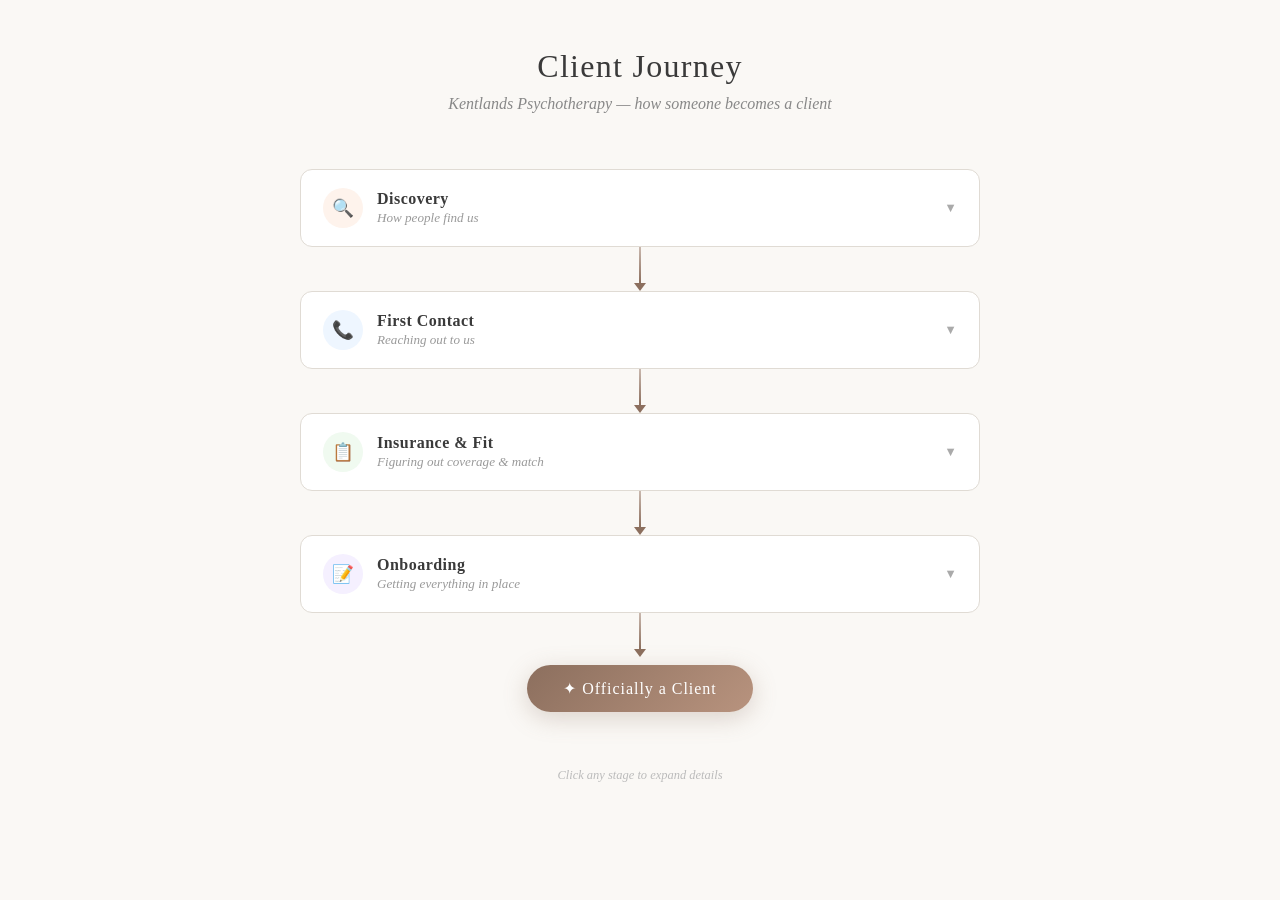
==== index.html @ de6a8652 "Initial commit: animated client journey flow diagram" ====
<!DOCTYPE html>
<html lang="en">
<head>
  <meta charset="UTF-8" />
  <meta name="viewport" content="width=device-width, initial-scale=1.0" />
  <title>Client Journey — Kentlands Psychotherapy</title>
  <style>
    * { box-sizing: border-box; margin: 0; padding: 0; }

    body {
      font-family: 'Georgia', serif;
      background: #faf8f5;
      color: #2c2c2c;
      min-height: 100vh;
      padding: 48px 24px;
    }

    header {
      text-align: center;
      margin-bottom: 56px;
    }

    header h1 {
      font-size: 2rem;
      font-weight: normal;
      letter-spacing: 0.04em;
      color: #3a3a3a;
    }

    header p {
      margin-top: 10px;
      font-size: 1rem;
      color: #888;
      font-style: italic;
    }

    .journey {
      display: flex;
      flex-direction: column;
      align-items: center;
      gap: 0;
      max-width: 680px;
      margin: 0 auto;
    }

    .stage {
      width: 100%;
      opacity: 0;
      transform: translateY(24px);
      animation: fadeUp 0.5s ease forwards;
    }

    .stage:nth-child(1)  { animation-delay: 0.1s; }
    .stage:nth-child(3)  { animation-delay: 0.3s; }
    .stage:nth-child(5)  { animation-delay: 0.5s; }
    .stage:nth-child(7)  { animation-delay: 0.7s; }

    @keyframes fadeUp {
      to { opacity: 1; transform: translateY(0); }
    }

    .stage-header {
      display: flex;
      align-items: center;
      gap: 14px;
      background: #fff;
      border: 1.5px solid #e0dbd4;
      border-radius: 12px;
      padding: 18px 22px;
      cursor: pointer;
      transition: border-color 0.2s, box-shadow 0.2s, background 0.2s;
      user-select: none;
    }

    .stage-header:hover {
      border-color: #b8a99a;
      box-shadow: 0 4px 16px rgba(0,0,0,0.07);
    }

    .stage.active .stage-header {
      border-color: #8c6f5e;
      background: #fff9f6;
      box-shadow: 0 4px 20px rgba(140,111,94,0.12);
    }

    .stage-icon {
      width: 40px;
      height: 40px;
      border-radius: 50%;
      display: flex;
      align-items: center;
      justify-content: center;
      font-size: 1.1rem;
      flex-shrink: 0;
    }

    .stage-label { flex: 1; }

    .stage-label h2 {
      font-size: 1rem;
      font-weight: 600;
      letter-spacing: 0.03em;
      color: #3a3a3a;
    }

    .stage-label p {
      font-size: 0.82rem;
      color: #999;
      margin-top: 2px;
      font-style: italic;
    }

    .chevron {
      font-size: 0.8rem;
      color: #aaa;
      transition: transform 0.3s;
    }

    .stage.active .chevron {
      transform: rotate(180deg);
      color: #8c6f5e;
    }

    .stage-detail {
      overflow: hidden;
      max-height: 0;
      transition: max-height 0.4s ease;
    }

    .stage.active .stage-detail {
      max-height: 400px;
    }

    .stage-detail-inner {
      display: flex;
      flex-wrap: wrap;
      gap: 10px;
      padding: 16px 22px 20px;
      background: #fff9f6;
      border: 1.5px solid #e0dbd4;
      border-top: none;
      border-radius: 0 0 12px 12px;
    }

    .tag {
      background: #f2ede8;
      border: 1px solid #d8cec6;
      border-radius: 20px;
      padding: 6px 14px;
      font-size: 0.85rem;
      color: #5a4a42;
      animation: tagPop 0.25s ease forwards;
      opacity: 0;
      transform: scale(0.9);
    }

    .tag:nth-child(1) { animation-delay: 0.05s; }
    .tag:nth-child(2) { animation-delay: 0.10s; }
    .tag:nth-child(3) { animation-delay: 0.15s; }
    .tag:nth-child(4) { animation-delay: 0.20s; }
    .tag:nth-child(5) { animation-delay: 0.25s; }

    @keyframes tagPop {
      to { opacity: 1; transform: scale(1); }
    }

    .connector {
      display: flex;
      flex-direction: column;
      align-items: center;
      height: 44px;
      opacity: 0;
      animation: fadeUp 0.4s ease forwards;
    }

    .connector:nth-child(2)  { animation-delay: 0.2s; }
    .connector:nth-child(4)  { animation-delay: 0.4s; }
    .connector:nth-child(6)  { animation-delay: 0.6s; }
    .connector:nth-child(8)  { animation-delay: 0.8s; }

    .connector-line {
      width: 2px;
      flex: 1;
      background: linear-gradient(to bottom, #c9b8ae, #8c6f5e);
    }

    .connector-arrow {
      width: 0;
      height: 0;
      border-left: 6px solid transparent;
      border-right: 6px solid transparent;
      border-top: 8px solid #8c6f5e;
    }

    .final-badge {
      margin-top: 8px;
      text-align: center;
      opacity: 0;
      animation: fadeUp 0.5s ease 1.1s forwards;
    }

    .final-badge .badge {
      display: inline-block;
      background: linear-gradient(135deg, #8c6f5e, #b8937e);
      color: #fff;
      padding: 14px 36px;
      border-radius: 50px;
      font-size: 1rem;
      letter-spacing: 0.06em;
      box-shadow: 0 6px 24px rgba(140,111,94,0.28);
      animation: pulse 2.5s ease-in-out 1.6s infinite;
    }

    @keyframes pulse {
      0%, 100% { box-shadow: 0 6px 24px rgba(140,111,94,0.28); }
      50% { box-shadow: 0 6px 32px rgba(140,111,94,0.5); }
    }

    footer {
      text-align: center;
      margin-top: 56px;
      font-size: 0.78rem;
      color: #bbb;
      font-style: italic;
    }
  </style>
</head>
<body>

<header>
  <h1>Client Journey</h1>
  <p>Kentlands Psychotherapy — how someone becomes a client</p>
</header>

<div class="journey">

  <div class="stage" onclick="toggle(this)">
    <div class="stage-header">
      <div class="stage-icon" style="background:#fef3ec; color:#c47a3a;">🔍</div>
      <div class="stage-label">
        <h2>Discovery</h2>
        <p>How people find us</p>
      </div>
      <span class="chevron">▼</span>
    </div>
    <div class="stage-detail">
      <div class="stage-detail-inner">
        <span class="tag">Google</span>
        <span class="tag">Referrals</span>
        <span class="tag">Advertisements</span>
        <span class="tag">Socials</span>
        <span class="tag">In-person Events</span>
      </div>
    </div>
  </div>

  <div class="connector"><div class="connector-line"></div><div class="connector-arrow"></div></div>

  <div class="stage" onclick="toggle(this)">
    <div class="stage-header">
      <div class="stage-icon" style="background:#eef6ff; color:#3a7bc8;">📞</div>
      <div class="stage-label">
        <h2>First Contact</h2>
        <p>Reaching out to us</p>
      </div>
      <span class="chevron">▼</span>
    </div>
    <div class="stage-detail">
      <div class="stage-detail-inner">
        <span class="tag">Website</span>
        <span class="tag">Call</span>
        <span class="tag">Form</span>
      </div>
    </div>
  </div>

  <div class="connector"><div class="connector-line"></div><div class="connector-arrow"></div></div>

  <div class="stage" onclick="toggle(this)">
    <div class="stage-header">
      <div class="stage-icon" style="background:#f0faf0; color:#3a8c4a;">📋</div>
      <div class="stage-label">
        <h2>Insurance &amp; Fit</h2>
        <p>Figuring out coverage &amp; match</p>
      </div>
      <span class="chevron">▼</span>
    </div>
    <div class="stage-detail">
      <div class="stage-detail-inner">
        <span class="tag">Understand Insurance &amp; Pricing</span>
        <span class="tag">Approved CC Match</span>
      </div>
    </div>
  </div>

  <div class="connector"><div class="connector-line"></div><div class="connector-arrow"></div></div>

  <div class="stage" onclick="toggle(this)">
    <div class="stage-header">
      <div class="stage-icon" style="background:#f5f0ff; color:#7a4cc4;">📝</div>
      <div class="stage-label">
        <h2>Onboarding</h2>
        <p>Getting everything in place</p>
      </div>
      <span class="chevron">▼</span>
    </div>
    <div class="stage-detail">
      <div class="stage-detail-inner">
        <span class="tag">Book &amp; Send Paperwork</span>
        <span class="tag">Paperwork Approved</span>
        <span class="tag">1st Appointment Booked</span>
      </div>
    </div>
  </div>

  <div class="connector"><div class="connector-line"></div><div class="connector-arrow"></div></div>

  <div class="final-badge">
    <div class="badge">✦ Officially a Client</div>
  </div>

</div>

<footer>Click any stage to expand details</footer>

<script>
  function toggle(el) {
    const isActive = el.classList.contains('active');
    document.querySelectorAll('.stage.active').forEach(s => s.classList.remove('active'));
    if (!isActive) el.classList.add('active');
  }
</script>

</body>
</html>
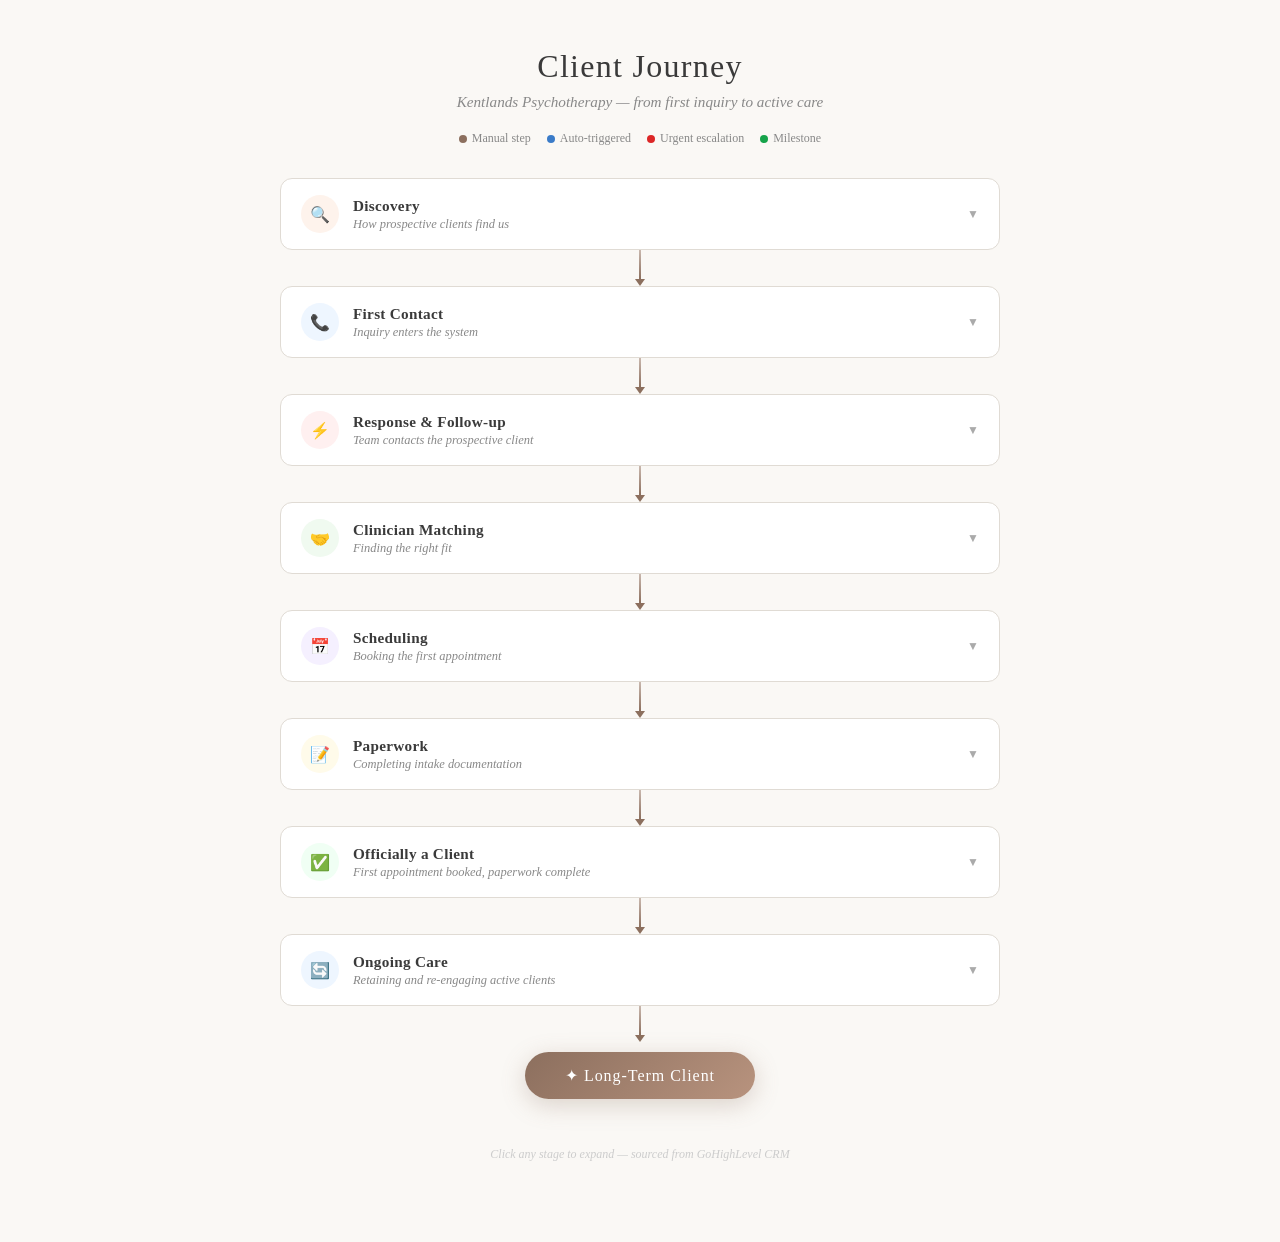
==== commit a3bc81f2: "Add full GHL journey, content folder, and README for team collaboration" ====
--- a/index.html
+++ b/index.html
@@ -6,323 +6,193 @@
   <title>Client Journey — Kentlands Psychotherapy</title>
   <style>
     * { box-sizing: border-box; margin: 0; padding: 0; }
-
-    body {
-      font-family: 'Georgia', serif;
-      background: #faf8f5;
-      color: #2c2c2c;
-      min-height: 100vh;
-      padding: 48px 24px;
+    :root {
+      --brown: #8c6f5e; --brown-light: #b8937e; --brown-bg: #fff9f6;
+      --border: #e0dbd4; --text: #2c2c2c; --muted: #888; --bg: #faf8f5;
     }
-
-    header {
-      text-align: center;
-      margin-bottom: 56px;
-    }
-
-    header h1 {
-      font-size: 2rem;
-      font-weight: normal;
-      letter-spacing: 0.04em;
-      color: #3a3a3a;
-    }
-
-    header p {
-      margin-top: 10px;
-      font-size: 1rem;
-      color: #888;
-      font-style: italic;
-    }
-
-    .journey {
-      display: flex;
-      flex-direction: column;
-      align-items: center;
-      gap: 0;
-      max-width: 680px;
-      margin: 0 auto;
-    }
-
-    .stage {
-      width: 100%;
-      opacity: 0;
-      transform: translateY(24px);
-      animation: fadeUp 0.5s ease forwards;
-    }
-
-    .stage:nth-child(1)  { animation-delay: 0.1s; }
-    .stage:nth-child(3)  { animation-delay: 0.3s; }
-    .stage:nth-child(5)  { animation-delay: 0.5s; }
-    .stage:nth-child(7)  { animation-delay: 0.7s; }
-
-    @keyframes fadeUp {
-      to { opacity: 1; transform: translateY(0); }
-    }
-
-    .stage-header {
-      display: flex;
-      align-items: center;
-      gap: 14px;
-      background: #fff;
-      border: 1.5px solid #e0dbd4;
-      border-radius: 12px;
-      padding: 18px 22px;
-      cursor: pointer;
-      transition: border-color 0.2s, box-shadow 0.2s, background 0.2s;
-      user-select: none;
-    }
-
-    .stage-header:hover {
-      border-color: #b8a99a;
-      box-shadow: 0 4px 16px rgba(0,0,0,0.07);
-    }
-
-    .stage.active .stage-header {
-      border-color: #8c6f5e;
-      background: #fff9f6;
-      box-shadow: 0 4px 20px rgba(140,111,94,0.12);
-    }
-
-    .stage-icon {
-      width: 40px;
-      height: 40px;
-      border-radius: 50%;
-      display: flex;
-      align-items: center;
-      justify-content: center;
-      font-size: 1.1rem;
-      flex-shrink: 0;
-    }
-
+    body { font-family: 'Georgia', serif; background: var(--bg); color: var(--text); min-height: 100vh; padding: 48px 24px 80px; }
+    header { text-align: center; margin-bottom: 20px; }
+    header h1 { font-size: 2rem; font-weight: normal; letter-spacing: 0.04em; color: #3a3a3a; }
+    header p { margin-top: 8px; font-size: 0.95rem; color: var(--muted); font-style: italic; }
+    .phase-label { text-align: center; font-size: 0.7rem; letter-spacing: 0.12em; text-transform: uppercase; color: var(--muted); margin: 28px 0 10px; opacity: 0; animation: fadeUp 0.4s ease forwards; }
+    .journey { display: flex; flex-direction: column; align-items: center; max-width: 720px; margin: 0 auto; }
+    .stage { width: 100%; opacity: 0; transform: translateY(20px); animation: fadeUp 0.45s ease forwards; }
+    .stage-header { display: flex; align-items: center; gap: 14px; background: #fff; border: 1.5px solid var(--border); border-radius: 12px; padding: 16px 20px; cursor: pointer; transition: border-color 0.2s, box-shadow 0.2s, background 0.2s; user-select: none; }
+    .stage-header:hover { border-color: #b8a99a; box-shadow: 0 4px 16px rgba(0,0,0,0.06); }
+    .stage.active .stage-header { border-color: var(--brown); background: var(--brown-bg); box-shadow: 0 4px 20px rgba(140,111,94,0.12); }
+    .stage-icon { width: 38px; height: 38px; border-radius: 50%; display: flex; align-items: center; justify-content: center; font-size: 1rem; flex-shrink: 0; }
     .stage-label { flex: 1; }
-
-    .stage-label h2 {
-      font-size: 1rem;
-      font-weight: 600;
-      letter-spacing: 0.03em;
-      color: #3a3a3a;
-    }
-
-    .stage-label p {
-      font-size: 0.82rem;
-      color: #999;
-      margin-top: 2px;
-      font-style: italic;
-    }
-
-    .chevron {
-      font-size: 0.8rem;
-      color: #aaa;
-      transition: transform 0.3s;
-    }
-
-    .stage.active .chevron {
-      transform: rotate(180deg);
-      color: #8c6f5e;
-    }
-
-    .stage-detail {
-      overflow: hidden;
-      max-height: 0;
-      transition: max-height 0.4s ease;
-    }
-
-    .stage.active .stage-detail {
-      max-height: 400px;
-    }
-
-    .stage-detail-inner {
-      display: flex;
-      flex-wrap: wrap;
-      gap: 10px;
-      padding: 16px 22px 20px;
-      background: #fff9f6;
-      border: 1.5px solid #e0dbd4;
-      border-top: none;
-      border-radius: 0 0 12px 12px;
-    }
-
-    .tag {
-      background: #f2ede8;
-      border: 1px solid #d8cec6;
-      border-radius: 20px;
-      padding: 6px 14px;
-      font-size: 0.85rem;
-      color: #5a4a42;
-      animation: tagPop 0.25s ease forwards;
-      opacity: 0;
-      transform: scale(0.9);
-    }
-
-    .tag:nth-child(1) { animation-delay: 0.05s; }
-    .tag:nth-child(2) { animation-delay: 0.10s; }
-    .tag:nth-child(3) { animation-delay: 0.15s; }
-    .tag:nth-child(4) { animation-delay: 0.20s; }
-    .tag:nth-child(5) { animation-delay: 0.25s; }
-
-    @keyframes tagPop {
-      to { opacity: 1; transform: scale(1); }
-    }
-
-    .connector {
-      display: flex;
-      flex-direction: column;
-      align-items: center;
-      height: 44px;
-      opacity: 0;
-      animation: fadeUp 0.4s ease forwards;
-    }
-
-    .connector:nth-child(2)  { animation-delay: 0.2s; }
-    .connector:nth-child(4)  { animation-delay: 0.4s; }
-    .connector:nth-child(6)  { animation-delay: 0.6s; }
-    .connector:nth-child(8)  { animation-delay: 0.8s; }
-
-    .connector-line {
-      width: 2px;
-      flex: 1;
-      background: linear-gradient(to bottom, #c9b8ae, #8c6f5e);
-    }
-
-    .connector-arrow {
-      width: 0;
-      height: 0;
-      border-left: 6px solid transparent;
-      border-right: 6px solid transparent;
-      border-top: 8px solid #8c6f5e;
-    }
-
-    .final-badge {
-      margin-top: 8px;
-      text-align: center;
-      opacity: 0;
-      animation: fadeUp 0.5s ease 1.1s forwards;
-    }
-
-    .final-badge .badge {
-      display: inline-block;
-      background: linear-gradient(135deg, #8c6f5e, #b8937e);
-      color: #fff;
-      padding: 14px 36px;
-      border-radius: 50px;
-      font-size: 1rem;
-      letter-spacing: 0.06em;
-      box-shadow: 0 6px 24px rgba(140,111,94,0.28);
-      animation: pulse 2.5s ease-in-out 1.6s infinite;
-    }
-
-    @keyframes pulse {
-      0%, 100% { box-shadow: 0 6px 24px rgba(140,111,94,0.28); }
-      50% { box-shadow: 0 6px 32px rgba(140,111,94,0.5); }
-    }
-
-    footer {
-      text-align: center;
-      margin-top: 56px;
-      font-size: 0.78rem;
-      color: #bbb;
-      font-style: italic;
-    }
+    .stage-label h2 { font-size: 0.95rem; font-weight: 600; letter-spacing: 0.02em; color: #3a3a3a; }
+    .stage-label p { font-size: 0.78rem; color: var(--muted); margin-top: 2px; font-style: italic; }
+    .chevron { font-size: 0.75rem; color: #aaa; transition: transform 0.3s; }
+    .stage.active .chevron { transform: rotate(180deg); color: var(--brown); }
+    .stage-detail { overflow: hidden; max-height: 0; transition: max-height 0.4s ease; }
+    .stage.active .stage-detail { max-height: 600px; }
+    .stage-detail-inner { padding: 14px 20px 18px; background: var(--brown-bg); border: 1.5px solid var(--border); border-top: none; border-radius: 0 0 12px 12px; }
+    .detail-section { margin-bottom: 12px; }
+    .detail-section:last-child { margin-bottom: 0; }
+    .detail-section h3 { font-size: 0.72rem; letter-spacing: 0.1em; text-transform: uppercase; color: var(--brown); margin-bottom: 7px; font-weight: 600; }
+    .tags { display: flex; flex-wrap: wrap; gap: 7px; }
+    .tag { background: #f2ede8; border: 1px solid #d8cec6; border-radius: 20px; padding: 5px 12px; font-size: 0.8rem; color: #5a4a42; opacity: 0; transform: scale(0.92); animation: tagPop 0.2s ease forwards; }
+    .tag.auto { background: #eef6ff; border-color: #c3daf5; color: #2a5a8c; }
+    .tag.urgent { background: #fff0f0; border-color: #f5c3c3; color: #8c2a2a; }
+    .tag.green { background: #f0faf0; border-color: #b8dfc0; color: #2a6e3a; }
+    .tag:nth-child(1){animation-delay:.03s} .tag:nth-child(2){animation-delay:.06s} .tag:nth-child(3){animation-delay:.09s} .tag:nth-child(4){animation-delay:.12s} .tag:nth-child(5){animation-delay:.15s} .tag:nth-child(6){animation-delay:.18s} .tag:nth-child(7){animation-delay:.21s}
+    @keyframes tagPop { to { opacity:1; transform:scale(1); } }
+    .connector { display: flex; flex-direction: column; align-items: center; height: 36px; opacity: 0; animation: fadeUp 0.3s ease forwards; }
+    .connector-line { width: 2px; flex: 1; background: linear-gradient(to bottom, #c9b8ae, var(--brown)); }
+    .connector-arrow { width:0; height:0; border-left:5px solid transparent; border-right:5px solid transparent; border-top:7px solid var(--brown); }
+    .final-badge { margin-top: 10px; text-align: center; opacity: 0; animation: fadeUp 0.5s ease 2s forwards; }
+    .final-badge .badge { display: inline-block; background: linear-gradient(135deg, var(--brown), var(--brown-light)); color: #fff; padding: 14px 40px; border-radius: 50px; font-size: 1rem; letter-spacing: 0.06em; box-shadow: 0 6px 24px rgba(140,111,94,0.28); animation: pulse 2.5s ease-in-out 2.5s infinite; }
+    @keyframes pulse { 0%,100%{box-shadow:0 6px 24px rgba(140,111,94,0.28);}  50%{box-shadow:0 6px 32px rgba(140,111,94,0.5);} }
+    @keyframes fadeUp { to { opacity:1; transform:translateY(0); } }
+    .stage:nth-child(1){animation-delay:.1s} .connector:nth-child(2){animation-delay:.2s} .stage:nth-child(3){animation-delay:.3s} .connector:nth-child(4){animation-delay:.4s} .stage:nth-child(5){animation-delay:.5s} .connector:nth-child(6){animation-delay:.6s} .stage:nth-child(7){animation-delay:.7s} .connector:nth-child(8){animation-delay:.8s} .stage:nth-child(9){animation-delay:.9s} .connector:nth-child(10){animation-delay:1s} .stage:nth-child(11){animation-delay:1.1s} .connector:nth-child(12){animation-delay:1.2s} .stage:nth-child(13){animation-delay:1.3s} .connector:nth-child(14){animation-delay:1.4s} .stage:nth-child(15){animation-delay:1.5s} .connector:nth-child(16){animation-delay:1.6s} .stage:nth-child(17){animation-delay:1.7s}
+    footer { text-align: center; margin-top: 48px; font-size: 0.75rem; color: #ccc; font-style: italic; }
+    .legend { display: flex; gap: 16px; justify-content: center; flex-wrap: wrap; margin: 16px 0 32px; font-size: 0.75rem; color: var(--muted); }
+    .legend-item { display: flex; align-items: center; gap: 5px; }
+    .legend-dot { width: 8px; height: 8px; border-radius: 50%; }
   </style>
 </head>
 <body>
-
 <header>
   <h1>Client Journey</h1>
-  <p>Kentlands Psychotherapy — how someone becomes a client</p>
+  <p>Kentlands Psychotherapy — from first inquiry to active care</p>
 </header>
-
+<div class="legend">
+  <div class="legend-item"><div class="legend-dot" style="background:#8c6f5e"></div> Manual step</div>
+  <div class="legend-item"><div class="legend-dot" style="background:#3a7bc8"></div> Auto-triggered</div>
+  <div class="legend-item"><div class="legend-dot" style="background:#dc2626"></div> Urgent escalation</div>
+  <div class="legend-item"><div class="legend-dot" style="background:#16a34a"></div> Milestone</div>
+</div>
 <div class="journey">
-
-  <div class="stage" onclick="toggle(this)">
-    <div class="stage-header">
-      <div class="stage-icon" style="background:#fef3ec; color:#c47a3a;">🔍</div>
-      <div class="stage-label">
-        <h2>Discovery</h2>
-        <p>How people find us</p>
-      </div>
-      <span class="chevron">▼</span>
-    </div>
-    <div class="stage-detail">
-      <div class="stage-detail-inner">
-        <span class="tag">Google</span>
-        <span class="tag">Referrals</span>
-        <span class="tag">Advertisements</span>
-        <span class="tag">Socials</span>
-        <span class="tag">In-person Events</span>
-      </div>
-    </div>
-  </div>
-
-  <div class="connector"><div class="connector-line"></div><div class="connector-arrow"></div></div>
-
-  <div class="stage" onclick="toggle(this)">
-    <div class="stage-header">
-      <div class="stage-icon" style="background:#eef6ff; color:#3a7bc8;">📞</div>
-      <div class="stage-label">
-        <h2>First Contact</h2>
-        <p>Reaching out to us</p>
-      </div>
-      <span class="chevron">▼</span>
-    </div>
-    <div class="stage-detail">
-      <div class="stage-detail-inner">
-        <span class="tag">Website</span>
-        <span class="tag">Call</span>
-        <span class="tag">Form</span>
-      </div>
-    </div>
-  </div>
-
-  <div class="connector"><div class="connector-line"></div><div class="connector-arrow"></div></div>
-
-  <div class="stage" onclick="toggle(this)">
-    <div class="stage-header">
-      <div class="stage-icon" style="background:#f0faf0; color:#3a8c4a;">📋</div>
-      <div class="stage-label">
-        <h2>Insurance &amp; Fit</h2>
-        <p>Figuring out coverage &amp; match</p>
-      </div>
-      <span class="chevron">▼</span>
-    </div>
-    <div class="stage-detail">
-      <div class="stage-detail-inner">
-        <span class="tag">Understand Insurance &amp; Pricing</span>
-        <span class="tag">Approved CC Match</span>
-      </div>
-    </div>
-  </div>
-
-  <div class="connector"><div class="connector-line"></div><div class="connector-arrow"></div></div>
-
-  <div class="stage" onclick="toggle(this)">
-    <div class="stage-header">
-      <div class="stage-icon" style="background:#f5f0ff; color:#7a4cc4;">📝</div>
-      <div class="stage-label">
-        <h2>Onboarding</h2>
-        <p>Getting everything in place</p>
-      </div>
-      <span class="chevron">▼</span>
-    </div>
-    <div class="stage-detail">
-      <div class="stage-detail-inner">
-        <span class="tag">Book &amp; Send Paperwork</span>
-        <span class="tag">Paperwork Approved</span>
-        <span class="tag">1st Appointment Booked</span>
-      </div>
-    </div>
-  </div>
-
-  <div class="connector"><div class="connector-line"></div><div class="connector-arrow"></div></div>
-
-  <div class="final-badge">
-    <div class="badge">✦ Officially a Client</div>
-  </div>
-
+  <div class="stage" onclick="toggle(this)">
+    <div class="stage-header">
+      <div class="stage-icon" style="background:#fef3ec;color:#c47a3a;">🔍</div>
+      <div class="stage-label"><h2>Discovery</h2><p>How prospective clients find us</p></div>
+      <span class="chevron">▼</span>
+    </div>
+    <div class="stage-detail"><div class="stage-detail-inner">
+      <div class="detail-section"><h3>Channels</h3><div class="tags">
+        <span class="tag">Google Search</span><span class="tag">Referrals</span><span class="tag">Advertisements</span><span class="tag">Social Media</span><span class="tag">In-person Events</span><span class="tag">Attorney Referral</span>
+      </div></div>
+    </div></div>
+  </div>
+  <div class="connector"><div class="connector-line"></div><div class="connector-arrow"></div></div>
+  <div class="stage" onclick="toggle(this)">
+    <div class="stage-header">
+      <div class="stage-icon" style="background:#eef6ff;color:#3a7bc8;">📞</div>
+      <div class="stage-label"><h2>First Contact</h2><p>Inquiry enters the system</p></div>
+      <span class="chevron">▼</span>
+    </div>
+    <div class="stage-detail"><div class="stage-detail-inner">
+      <div class="detail-section"><h3>Entry Points</h3><div class="tags">
+        <span class="tag">Main Website Form</span><span class="tag">All Inquiries Webform</span><span class="tag">Phone Call (CCC#)</span><span class="tag">SMS to CCC#</span><span class="tag">Email to CCC#</span><span class="tag">Live Chat</span><span class="tag">Petra's Direct Line</span>
+      </div></div>
+      <div class="detail-section"><h3>Automations Triggered</h3><div class="tags">
+        <span class="tag auto">Opportunity auto-created in All Inquiries pipeline</span><span class="tag auto">Team notification sent</span><span class="tag auto">Tagged by source</span>
+      </div></div>
+    </div></div>
+  </div>
+  <div class="connector"><div class="connector-line"></div><div class="connector-arrow"></div></div>
+  <div class="stage" onclick="toggle(this)">
+    <div class="stage-header">
+      <div class="stage-icon" style="background:#fff0f0;color:#dc2626;">⚡</div>
+      <div class="stage-label"><h2>Response &amp; Follow-up</h2><p>Team contacts the prospective client</p></div>
+      <span class="chevron">▼</span>
+    </div>
+    <div class="stage-detail"><div class="stage-detail-inner">
+      <div class="detail-section"><h3>Pipeline Stages</h3><div class="tags">
+        <span class="tag">New Inquiry (Not Contacted)</span><span class="tag">Calls, Txts, Emails</span><span class="tag">Needs Contacting Again</span><span class="tag">Client Responded</span><span class="tag">Follow Up Needed</span><span class="tag">Waiting on Client Response</span><span class="tag">Waiting on 3rd Party</span>
+      </div></div>
+      <div class="detail-section"><h3>Escalation Automations</h3><div class="tags">
+        <span class="tag urgent">No response in 9 business hours → URGENT</span><span class="tag urgent">Waiting on response 16 business hours → URGENT</span><span class="tag urgent">Low priority: 32 business hours → URGENT</span><span class="tag auto">Follow Up Needed → auto-moves after 1 day</span><span class="tag auto">Waiting on Client → auto-moves after 2 days</span>
+      </div></div>
+    </div></div>
+  </div>
+  <div class="connector"><div class="connector-line"></div><div class="connector-arrow"></div></div>
+  <div class="stage" onclick="toggle(this)">
+    <div class="stage-header">
+      <div class="stage-icon" style="background:#f0faf0;color:#3a8c4a;">🤝</div>
+      <div class="stage-label"><h2>Clinician Matching</h2><p>Finding the right fit</p></div>
+      <span class="chevron">▼</span>
+    </div>
+    <div class="stage-detail"><div class="stage-detail-inner">
+      <div class="detail-section"><h3>Steps</h3><div class="tags">
+        <span class="tag">Clinician Matching Form submitted</span><span class="tag">Insurance &amp; Pricing reviewed</span><span class="tag">Approved Clinician-Client Match</span>
+      </div></div>
+      <div class="detail-section"><h3>Automations</h3><div class="tags">
+        <span class="tag auto">Clinician matching form → opportunity updated</span><span class="tag auto">Appointment Desk Survey → opportunity linked</span><span class="tag auto">Clinician data synced to contact record</span>
+      </div></div>
+    </div></div>
+  </div>
+  <div class="connector"><div class="connector-line"></div><div class="connector-arrow"></div></div>
+  <div class="stage" onclick="toggle(this)">
+    <div class="stage-header">
+      <div class="stage-icon" style="background:#f5f0ff;color:#7a4cc4;">📅</div>
+      <div class="stage-label"><h2>Scheduling</h2><p>Booking the first appointment</p></div>
+      <span class="chevron">▼</span>
+    </div>
+    <div class="stage-detail"><div class="stage-detail-inner">
+      <div class="detail-section"><h3>Pipeline Stages</h3><div class="tags">
+        <span class="tag">Consult or FollowUp Scheduled</span><span class="tag">Ready to Schedule</span><span class="tag">Waiting List</span>
+      </div></div>
+      <div class="detail-section"><h3>Automations</h3><div class="tags">
+        <span class="tag auto">Consult calendar confirmation sent</span><span class="tag auto">Consult reminder sent</span><span class="tag auto">Consultation event → pipeline stage updated</span><span class="tag auto">7-day waitlist reminder</span>
+      </div></div>
+    </div></div>
+  </div>
+  <div class="connector"><div class="connector-line"></div><div class="connector-arrow"></div></div>
+  <div class="stage" onclick="toggle(this)">
+    <div class="stage-header">
+      <div class="stage-icon" style="background:#fffbea;color:#c47a00;">📝</div>
+      <div class="stage-label"><h2>Paperwork</h2><p>Completing intake documentation</p></div>
+      <span class="chevron">▼</span>
+    </div>
+    <div class="stage-detail"><div class="stage-detail-inner">
+      <div class="detail-section"><h3>Pipeline Stage</h3><div class="tags">
+        <span class="tag">PWK Pending (Scheduled)</span>
+      </div></div>
+      <div class="detail-section"><h3>Automations</h3><div class="tags">
+        <span class="tag auto">Paperwork sent to client</span><span class="tag urgent">Paperwork incomplete after 48 hrs → URGENT</span><span class="tag auto">New Client Form submission triggers next steps</span>
+      </div></div>
+    </div></div>
+  </div>
+  <div class="connector"><div class="connector-line"></div><div class="connector-arrow"></div></div>
+  <div class="stage" onclick="toggle(this)">
+    <div class="stage-header">
+      <div class="stage-icon" style="background:#f0fff4;color:#16a34a;">✅</div>
+      <div class="stage-label"><h2>Officially a Client</h2><p>First appointment booked, paperwork complete</p></div>
+      <span class="chevron">▼</span>
+    </div>
+    <div class="stage-detail"><div class="stage-detail-inner">
+      <div class="detail-section"><h3>Milestones</h3><div class="tags">
+        <span class="tag green">Moved to "Completed — Current Clients" in All Inquiries</span><span class="tag green">Entered NEW CLIENTS pipeline (first 6 months)</span><span class="tag green">Client Status synced to Contact Type</span>
+      </div></div>
+      <div class="detail-section"><h3>Active Automations</h3><div class="tags">
+        <span class="tag auto">72-hour appointment reminder</span><span class="tag auto">Satisfaction survey after sessions</span><span class="tag auto">Google Review link tracker</span><span class="tag auto">New client survey (first 6 months)</span>
+      </div></div>
+    </div></div>
+  </div>
+  <div class="connector"><div class="connector-line"></div><div class="connector-arrow"></div></div>
+  <div class="stage" onclick="toggle(this)">
+    <div class="stage-header">
+      <div class="stage-icon" style="background:#eef6ff;color:#0369a1;">🔄</div>
+      <div class="stage-label"><h2>Ongoing Care</h2><p>Retaining and re-engaging active clients</p></div>
+      <span class="chevron">▼</span>
+    </div>
+    <div class="stage-detail"><div class="stage-detail-inner">
+      <div class="detail-section"><h3>Active Care Gaps Pipeline</h3><div class="tags">
+        <span class="tag">1–7 Days Since Last Appt</span><span class="tag">8–14 Days SLA</span><span class="tag">2–4 Weeks SLA</span><span class="tag">1–2 Months SLA</span><span class="tag">2+ Months SLA</span><span class="tag urgent">6+ Months SLA</span><span class="tag urgent">1 Year+ SLA</span>
+      </div></div>
+      <div class="detail-section"><h3>Re-engagement Automations</h3><div class="tags">
+        <span class="tag auto">No Next Appointment tag → automation triggered</span><span class="tag auto">Overdue balance → pipeline stage updated</span><span class="tag auto">Med. Management request → separate pipeline</span>
+      </div></div>
+    </div></div>
+  </div>
+  <div class="connector"><div class="connector-line"></div><div class="connector-arrow"></div></div>
+  <div class="final-badge"><div class="badge">✦ Long-Term Client</div></div>
 </div>
-
-<footer>Click any stage to expand details</footer>
-
+<footer>Click any stage to expand — sourced from GoHighLevel CRM</footer>
 <script>
   function toggle(el) {
     const isActive = el.classList.contains('active');
@@ -330,6 +200,5 @@
     if (!isActive) el.classList.add('active');
   }
 </script>
-
 </body>
 </html>
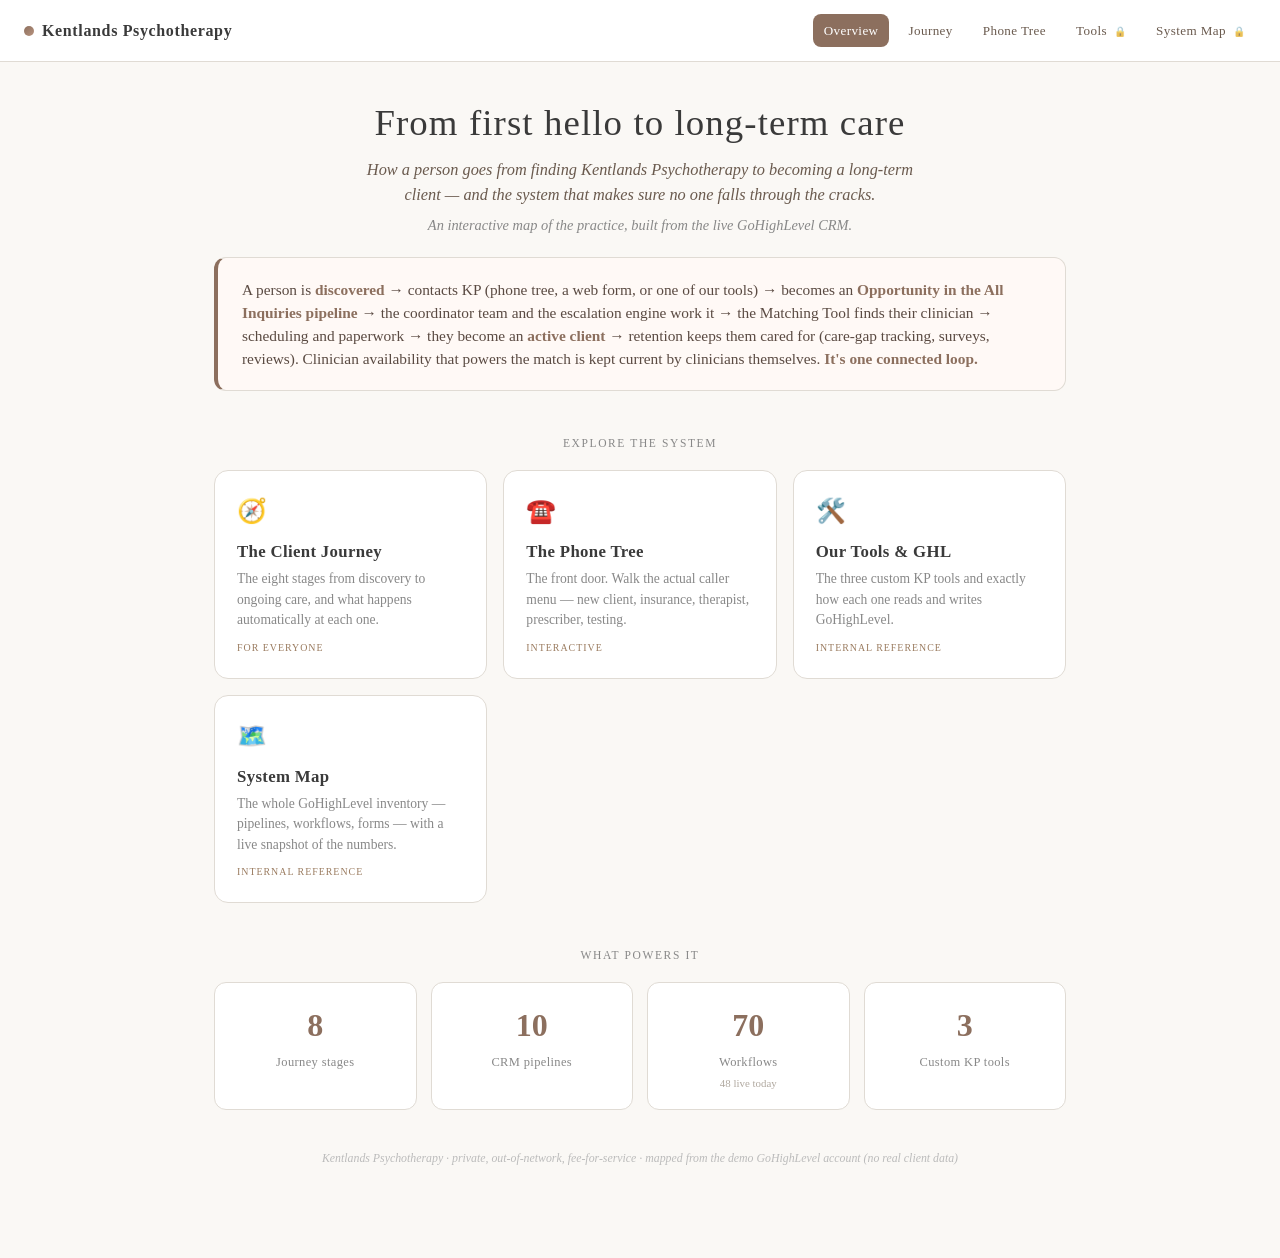
==== commit 501e6621: "Add pages: overview, journey, phone tree, tools, system map + README Co-Authored-By: Claude Opus 4.8" ====
--- a/index.html
+++ b/index.html
@@ -3,202 +3,74 @@
 <head>
   <meta charset="UTF-8" />
   <meta name="viewport" content="width=device-width, initial-scale=1.0" />
-  <title>Client Journey — Kentlands Psychotherapy</title>
-  <style>
-    * { box-sizing: border-box; margin: 0; padding: 0; }
-    :root {
-      --brown: #8c6f5e; --brown-light: #b8937e; --brown-bg: #fff9f6;
-      --border: #e0dbd4; --text: #2c2c2c; --muted: #888; --bg: #faf8f5;
-    }
-    body { font-family: 'Georgia', serif; background: var(--bg); color: var(--text); min-height: 100vh; padding: 48px 24px 80px; }
-    header { text-align: center; margin-bottom: 20px; }
-    header h1 { font-size: 2rem; font-weight: normal; letter-spacing: 0.04em; color: #3a3a3a; }
-    header p { margin-top: 8px; font-size: 0.95rem; color: var(--muted); font-style: italic; }
-    .phase-label { text-align: center; font-size: 0.7rem; letter-spacing: 0.12em; text-transform: uppercase; color: var(--muted); margin: 28px 0 10px; opacity: 0; animation: fadeUp 0.4s ease forwards; }
-    .journey { display: flex; flex-direction: column; align-items: center; max-width: 720px; margin: 0 auto; }
-    .stage { width: 100%; opacity: 0; transform: translateY(20px); animation: fadeUp 0.45s ease forwards; }
-    .stage-header { display: flex; align-items: center; gap: 14px; background: #fff; border: 1.5px solid var(--border); border-radius: 12px; padding: 16px 20px; cursor: pointer; transition: border-color 0.2s, box-shadow 0.2s, background 0.2s; user-select: none; }
-    .stage-header:hover { border-color: #b8a99a; box-shadow: 0 4px 16px rgba(0,0,0,0.06); }
-    .stage.active .stage-header { border-color: var(--brown); background: var(--brown-bg); box-shadow: 0 4px 20px rgba(140,111,94,0.12); }
-    .stage-icon { width: 38px; height: 38px; border-radius: 50%; display: flex; align-items: center; justify-content: center; font-size: 1rem; flex-shrink: 0; }
-    .stage-label { flex: 1; }
-    .stage-label h2 { font-size: 0.95rem; font-weight: 600; letter-spacing: 0.02em; color: #3a3a3a; }
-    .stage-label p { font-size: 0.78rem; color: var(--muted); margin-top: 2px; font-style: italic; }
-    .chevron { font-size: 0.75rem; color: #aaa; transition: transform 0.3s; }
-    .stage.active .chevron { transform: rotate(180deg); color: var(--brown); }
-    .stage-detail { overflow: hidden; max-height: 0; transition: max-height 0.4s ease; }
-    .stage.active .stage-detail { max-height: 600px; }
-    .stage-detail-inner { padding: 14px 20px 18px; background: var(--brown-bg); border: 1.5px solid var(--border); border-top: none; border-radius: 0 0 12px 12px; }
-    .detail-section { margin-bottom: 12px; }
-    .detail-section:last-child { margin-bottom: 0; }
-    .detail-section h3 { font-size: 0.72rem; letter-spacing: 0.1em; text-transform: uppercase; color: var(--brown); margin-bottom: 7px; font-weight: 600; }
-    .tags { display: flex; flex-wrap: wrap; gap: 7px; }
-    .tag { background: #f2ede8; border: 1px solid #d8cec6; border-radius: 20px; padding: 5px 12px; font-size: 0.8rem; color: #5a4a42; opacity: 0; transform: scale(0.92); animation: tagPop 0.2s ease forwards; }
-    .tag.auto { background: #eef6ff; border-color: #c3daf5; color: #2a5a8c; }
-    .tag.urgent { background: #fff0f0; border-color: #f5c3c3; color: #8c2a2a; }
-    .tag.green { background: #f0faf0; border-color: #b8dfc0; color: #2a6e3a; }
-    .tag:nth-child(1){animation-delay:.03s} .tag:nth-child(2){animation-delay:.06s} .tag:nth-child(3){animation-delay:.09s} .tag:nth-child(4){animation-delay:.12s} .tag:nth-child(5){animation-delay:.15s} .tag:nth-child(6){animation-delay:.18s} .tag:nth-child(7){animation-delay:.21s}
-    @keyframes tagPop { to { opacity:1; transform:scale(1); } }
-    .connector { display: flex; flex-direction: column; align-items: center; height: 36px; opacity: 0; animation: fadeUp 0.3s ease forwards; }
-    .connector-line { width: 2px; flex: 1; background: linear-gradient(to bottom, #c9b8ae, var(--brown)); }
-    .connector-arrow { width:0; height:0; border-left:5px solid transparent; border-right:5px solid transparent; border-top:7px solid var(--brown); }
-    .final-badge { margin-top: 10px; text-align: center; opacity: 0; animation: fadeUp 0.5s ease 2s forwards; }
-    .final-badge .badge { display: inline-block; background: linear-gradient(135deg, var(--brown), var(--brown-light)); color: #fff; padding: 14px 40px; border-radius: 50px; font-size: 1rem; letter-spacing: 0.06em; box-shadow: 0 6px 24px rgba(140,111,94,0.28); animation: pulse 2.5s ease-in-out 2.5s infinite; }
-    @keyframes pulse { 0%,100%{box-shadow:0 6px 24px rgba(140,111,94,0.28);}  50%{box-shadow:0 6px 32px rgba(140,111,94,0.5);} }
-    @keyframes fadeUp { to { opacity:1; transform:translateY(0); } }
-    .stage:nth-child(1){animation-delay:.1s} .connector:nth-child(2){animation-delay:.2s} .stage:nth-child(3){animation-delay:.3s} .connector:nth-child(4){animation-delay:.4s} .stage:nth-child(5){animation-delay:.5s} .connector:nth-child(6){animation-delay:.6s} .stage:nth-child(7){animation-delay:.7s} .connector:nth-child(8){animation-delay:.8s} .stage:nth-child(9){animation-delay:.9s} .connector:nth-child(10){animation-delay:1s} .stage:nth-child(11){animation-delay:1.1s} .connector:nth-child(12){animation-delay:1.2s} .stage:nth-child(13){animation-delay:1.3s} .connector:nth-child(14){animation-delay:1.4s} .stage:nth-child(15){animation-delay:1.5s} .connector:nth-child(16){animation-delay:1.6s} .stage:nth-child(17){animation-delay:1.7s}
-    footer { text-align: center; margin-top: 48px; font-size: 0.75rem; color: #ccc; font-style: italic; }
-    .legend { display: flex; gap: 16px; justify-content: center; flex-wrap: wrap; margin: 16px 0 32px; font-size: 0.75rem; color: var(--muted); }
-    .legend-item { display: flex; align-items: center; gap: 5px; }
-    .legend-dot { width: 8px; height: 8px; border-radius: 50%; }
-  </style>
+  <title>Kentlands Psychotherapy — The Full Client Journey</title>
+  <link rel="stylesheet" href="styles.css" />
 </head>
 <body>
-<header>
-  <h1>Client Journey</h1>
-  <p>Kentlands Psychotherapy — from first inquiry to active care</p>
-</header>
-<div class="legend">
-  <div class="legend-item"><div class="legend-dot" style="background:#8c6f5e"></div> Manual step</div>
-  <div class="legend-item"><div class="legend-dot" style="background:#3a7bc8"></div> Auto-triggered</div>
-  <div class="legend-item"><div class="legend-dot" style="background:#dc2626"></div> Urgent escalation</div>
-  <div class="legend-item"><div class="legend-dot" style="background:#16a34a"></div> Milestone</div>
+
+<nav class="nav">
+  <a class="nav-brand" href="index.html"><span class="dot"></span> Kentlands Psychotherapy</a>
+  <a class="nav-link active" href="index.html">Overview</a>
+  <a class="nav-link" href="journey.html">Journey</a>
+  <a class="nav-link" href="phone-tree.html">Phone Tree</a>
+  <a class="nav-link" href="tools.html">Tools <span class="lock">🔒</span></a>
+  <a class="nav-link" href="system-map.html">System Map <span class="lock">🔒</span></a>
+</nav>
+
+<div class="wrap">
+  <header class="hero">
+    <h1>From first hello to long-term care</h1>
+    <p class="lede">How a person goes from finding Kentlands Psychotherapy to becoming a long-term client — and the system that makes sure no one falls through the cracks.</p>
+    <p class="sub">An interactive map of the practice, built from the live GoHighLevel CRM.</p>
+  </header>
+
+  <div class="callout">
+    A person is <strong>discovered</strong> → contacts KP (phone tree, a web form, or one of our tools)
+    → becomes an <strong>Opportunity in the All Inquiries pipeline</strong> → the coordinator team and the
+    escalation engine work it → the Matching Tool finds their clinician → scheduling and paperwork →
+    they become an <strong>active client</strong> → retention keeps them cared for (care-gap tracking,
+    surveys, reviews). Clinician availability that powers the match is kept current by clinicians
+    themselves. <strong>It's one connected loop.</strong>
+  </div>
+
+  <div class="section-title">Explore the system</div>
+  <div class="card-grid">
+    <a class="nav-card" href="journey.html">
+      <div class="ic">🧭</div>
+      <h3>The Client Journey</h3>
+      <p>The eight stages from discovery to ongoing care, and what happens automatically at each one.</p>
+      <span class="tag-mini">For everyone</span>
+    </a>
+    <a class="nav-card" href="phone-tree.html">
+      <div class="ic">☎️</div>
+      <h3>The Phone Tree</h3>
+      <p>The front door. Walk the actual caller menu — new client, insurance, therapist, prescriber, testing.</p>
+      <span class="tag-mini">Interactive</span>
+    </a>
+    <a class="nav-card" href="tools.html">
+      <div class="ic">🛠️</div>
+      <h3>Our Tools &amp; GHL</h3>
+      <p>The three custom KP tools and exactly how each one reads and writes GoHighLevel.</p>
+      <span class="tag-mini">Internal reference</span>
+    </a>
+    <a class="nav-card" href="system-map.html">
+      <div class="ic">🗺️</div>
+      <h3>System Map</h3>
+      <p>The whole GoHighLevel inventory — pipelines, workflows, forms — with a live snapshot of the numbers.</p>
+      <span class="tag-mini">Internal reference</span>
+    </a>
+  </div>
+
+  <div class="section-title">What powers it</div>
+  <div class="stat-grid">
+    <div class="stat"><div class="num">8</div><div class="lbl">Journey stages</div></div>
+    <div class="stat"><div class="num">10</div><div class="lbl">CRM pipelines</div></div>
+    <div class="stat"><div class="num">70</div><div class="lbl">Workflows</div><div class="sub">48 live today</div></div>
+    <div class="stat"><div class="num">3</div><div class="lbl">Custom KP tools</div></div>
+  </div>
+
+  <footer>Kentlands Psychotherapy · private, out-of-network, fee-for-service · mapped from the demo GoHighLevel account (no real client data)</footer>
 </div>
-<div class="journey">
-  <div class="stage" onclick="toggle(this)">
-    <div class="stage-header">
-      <div class="stage-icon" style="background:#fef3ec;color:#c47a3a;">🔍</div>
-      <div class="stage-label"><h2>Discovery</h2><p>How prospective clients find us</p></div>
-      <span class="chevron">▼</span>
-    </div>
-    <div class="stage-detail"><div class="stage-detail-inner">
-      <div class="detail-section"><h3>Channels</h3><div class="tags">
-        <span class="tag">Google Search</span><span class="tag">Referrals</span><span class="tag">Advertisements</span><span class="tag">Social Media</span><span class="tag">In-person Events</span><span class="tag">Attorney Referral</span>
-      </div></div>
-    </div></div>
-  </div>
-  <div class="connector"><div class="connector-line"></div><div class="connector-arrow"></div></div>
-  <div class="stage" onclick="toggle(this)">
-    <div class="stage-header">
-      <div class="stage-icon" style="background:#eef6ff;color:#3a7bc8;">📞</div>
-      <div class="stage-label"><h2>First Contact</h2><p>Inquiry enters the system</p></div>
-      <span class="chevron">▼</span>
-    </div>
-    <div class="stage-detail"><div class="stage-detail-inner">
-      <div class="detail-section"><h3>Entry Points</h3><div class="tags">
-        <span class="tag">Main Website Form</span><span class="tag">All Inquiries Webform</span><span class="tag">Phone Call (CCC#)</span><span class="tag">SMS to CCC#</span><span class="tag">Email to CCC#</span><span class="tag">Live Chat</span><span class="tag">Petra's Direct Line</span>
-      </div></div>
-      <div class="detail-section"><h3>Automations Triggered</h3><div class="tags">
-        <span class="tag auto">Opportunity auto-created in All Inquiries pipeline</span><span class="tag auto">Team notification sent</span><span class="tag auto">Tagged by source</span>
-      </div></div>
-    </div></div>
-  </div>
-  <div class="connector"><div class="connector-line"></div><div class="connector-arrow"></div></div>
-  <div class="stage" onclick="toggle(this)">
-    <div class="stage-header">
-      <div class="stage-icon" style="background:#fff0f0;color:#dc2626;">⚡</div>
-      <div class="stage-label"><h2>Response &amp; Follow-up</h2><p>Team contacts the prospective client</p></div>
-      <span class="chevron">▼</span>
-    </div>
-    <div class="stage-detail"><div class="stage-detail-inner">
-      <div class="detail-section"><h3>Pipeline Stages</h3><div class="tags">
-        <span class="tag">New Inquiry (Not Contacted)</span><span class="tag">Calls, Txts, Emails</span><span class="tag">Needs Contacting Again</span><span class="tag">Client Responded</span><span class="tag">Follow Up Needed</span><span class="tag">Waiting on Client Response</span><span class="tag">Waiting on 3rd Party</span>
-      </div></div>
-      <div class="detail-section"><h3>Escalation Automations</h3><div class="tags">
-        <span class="tag urgent">No response in 9 business hours → URGENT</span><span class="tag urgent">Waiting on response 16 business hours → URGENT</span><span class="tag urgent">Low priority: 32 business hours → URGENT</span><span class="tag auto">Follow Up Needed → auto-moves after 1 day</span><span class="tag auto">Waiting on Client → auto-moves after 2 days</span>
-      </div></div>
-    </div></div>
-  </div>
-  <div class="connector"><div class="connector-line"></div><div class="connector-arrow"></div></div>
-  <div class="stage" onclick="toggle(this)">
-    <div class="stage-header">
-      <div class="stage-icon" style="background:#f0faf0;color:#3a8c4a;">🤝</div>
-      <div class="stage-label"><h2>Clinician Matching</h2><p>Finding the right fit</p></div>
-      <span class="chevron">▼</span>
-    </div>
-    <div class="stage-detail"><div class="stage-detail-inner">
-      <div class="detail-section"><h3>Steps</h3><div class="tags">
-        <span class="tag">Clinician Matching Form submitted</span><span class="tag">Insurance &amp; Pricing reviewed</span><span class="tag">Approved Clinician-Client Match</span>
-      </div></div>
-      <div class="detail-section"><h3>Automations</h3><div class="tags">
-        <span class="tag auto">Clinician matching form → opportunity updated</span><span class="tag auto">Appointment Desk Survey → opportunity linked</span><span class="tag auto">Clinician data synced to contact record</span>
-      </div></div>
-    </div></div>
-  </div>
-  <div class="connector"><div class="connector-line"></div><div class="connector-arrow"></div></div>
-  <div class="stage" onclick="toggle(this)">
-    <div class="stage-header">
-      <div class="stage-icon" style="background:#f5f0ff;color:#7a4cc4;">📅</div>
-      <div class="stage-label"><h2>Scheduling</h2><p>Booking the first appointment</p></div>
-      <span class="chevron">▼</span>
-    </div>
-    <div class="stage-detail"><div class="stage-detail-inner">
-      <div class="detail-section"><h3>Pipeline Stages</h3><div class="tags">
-        <span class="tag">Consult or FollowUp Scheduled</span><span class="tag">Ready to Schedule</span><span class="tag">Waiting List</span>
-      </div></div>
-      <div class="detail-section"><h3>Automations</h3><div class="tags">
-        <span class="tag auto">Consult calendar confirmation sent</span><span class="tag auto">Consult reminder sent</span><span class="tag auto">Consultation event → pipeline stage updated</span><span class="tag auto">7-day waitlist reminder</span>
-      </div></div>
-    </div></div>
-  </div>
-  <div class="connector"><div class="connector-line"></div><div class="connector-arrow"></div></div>
-  <div class="stage" onclick="toggle(this)">
-    <div class="stage-header">
-      <div class="stage-icon" style="background:#fffbea;color:#c47a00;">📝</div>
-      <div class="stage-label"><h2>Paperwork</h2><p>Completing intake documentation</p></div>
-      <span class="chevron">▼</span>
-    </div>
-    <div class="stage-detail"><div class="stage-detail-inner">
-      <div class="detail-section"><h3>Pipeline Stage</h3><div class="tags">
-        <span class="tag">PWK Pending (Scheduled)</span>
-      </div></div>
-      <div class="detail-section"><h3>Automations</h3><div class="tags">
-        <span class="tag auto">Paperwork sent to client</span><span class="tag urgent">Paperwork incomplete after 48 hrs → URGENT</span><span class="tag auto">New Client Form submission triggers next steps</span>
-      </div></div>
-    </div></div>
-  </div>
-  <div class="connector"><div class="connector-line"></div><div class="connector-arrow"></div></div>
-  <div class="stage" onclick="toggle(this)">
-    <div class="stage-header">
-      <div class="stage-icon" style="background:#f0fff4;color:#16a34a;">✅</div>
-      <div class="stage-label"><h2>Officially a Client</h2><p>First appointment booked, paperwork complete</p></div>
-      <span class="chevron">▼</span>
-    </div>
-    <div class="stage-detail"><div class="stage-detail-inner">
-      <div class="detail-section"><h3>Milestones</h3><div class="tags">
-        <span class="tag green">Moved to "Completed — Current Clients" in All Inquiries</span><span class="tag green">Entered NEW CLIENTS pipeline (first 6 months)</span><span class="tag green">Client Status synced to Contact Type</span>
-      </div></div>
-      <div class="detail-section"><h3>Active Automations</h3><div class="tags">
-        <span class="tag auto">72-hour appointment reminder</span><span class="tag auto">Satisfaction survey after sessions</span><span class="tag auto">Google Review link tracker</span><span class="tag auto">New client survey (first 6 months)</span>
-      </div></div>
-    </div></div>
-  </div>
-  <div class="connector"><div class="connector-line"></div><div class="connector-arrow"></div></div>
-  <div class="stage" onclick="toggle(this)">
-    <div class="stage-header">
-      <div class="stage-icon" style="background:#eef6ff;color:#0369a1;">🔄</div>
-      <div class="stage-label"><h2>Ongoing Care</h2><p>Retaining and re-engaging active clients</p></div>
-      <span class="chevron">▼</span>
-    </div>
-    <div class="stage-detail"><div class="stage-detail-inner">
-      <div class="detail-section"><h3>Active Care Gaps Pipeline</h3><div class="tags">
-        <span class="tag">1–7 Days Since Last Appt</span><span class="tag">8–14 Days SLA</span><span class="tag">2–4 Weeks SLA</span><span class="tag">1–2 Months SLA</span><span class="tag">2+ Months SLA</span><span class="tag urgent">6+ Months SLA</span><span class="tag urgent">1 Year+ SLA</span>
-      </div></div>
-      <div class="detail-section"><h3>Re-engagement Automations</h3><div class="tags">
-        <span class="tag auto">No Next Appointment tag → automation triggered</span><span class="tag auto">Overdue balance → pipeline stage updated</span><span class="tag auto">Med. Management request → separate pipeline</span>
-      </div></div>
-    </div></div>
-  </div>
-  <div class="connector"><div class="connector-line"></div><div class="connector-arrow"></div></div>
-  <div class="final-badge"><div class="badge">✦ Long-Term Client</div></div>
-</div>
-<footer>Click any stage to expand — sourced from GoHighLevel CRM</footer>
-<script>
-  function toggle(el) {
-    const isActive = el.classList.contains('active');
-    document.querySelectorAll('.stage.active').forEach(s => s.classList.remove('active'));
-    if (!isActive) el.classList.add('active');
-  }
-</script>
+
 </body>
-</html>+</html>
--- a/styles.css
+++ b/styles.css
@@ -0,0 +1,246 @@
+/* ============================================================
+   Kentlands Psychotherapy — shared design system
+   Used by every page (index, journey, phone-tree, tools, system-map).
+   Palette + core components lifted from the original index.html.
+   ============================================================ */
+
+* { box-sizing: border-box; margin: 0; padding: 0; }
+
+:root {
+  --brown: #8c6f5e;
+  --brown-light: #b8937e;
+  --brown-bg: #fff9f6;
+  --border: #e0dbd4;
+  --text: #2c2c2c;
+  --muted: #888;
+  --bg: #faf8f5;
+  --nav-h: 62px;
+  --max: 900px;
+}
+
+html { scroll-behavior: smooth; }
+
+body {
+  font-family: 'Georgia', 'Times New Roman', serif;
+  background: var(--bg);
+  color: var(--text);
+  min-height: 100vh;
+  line-height: 1.5;
+}
+
+/* ── Top navigation (shared across pages) ─────────────────── */
+.nav {
+  position: sticky; top: 0; z-index: 50;
+  display: flex; align-items: center; gap: 8px;
+  padding: 0 24px; height: var(--nav-h);
+  background: rgba(255,255,255,0.92);
+  backdrop-filter: blur(8px);
+  border-bottom: 1.5px solid var(--border);
+  flex-wrap: wrap;
+}
+.nav-brand {
+  font-size: 1rem; letter-spacing: 0.04em; color: #3a3a3a;
+  text-decoration: none; margin-right: auto; font-weight: 600;
+  display: flex; align-items: center; gap: 8px;
+}
+.nav-brand .dot { width: 10px; height: 10px; border-radius: 50%;
+  background: linear-gradient(135deg, var(--brown), var(--brown-light)); }
+.nav a.nav-link {
+  text-decoration: none; color: #6a5a4e; font-size: 0.82rem;
+  letter-spacing: 0.03em; padding: 7px 11px; border-radius: 8px;
+  transition: background 0.2s, color 0.2s; white-space: nowrap;
+}
+.nav a.nav-link:hover { background: var(--brown-bg); color: var(--brown); }
+.nav a.nav-link.active { background: var(--brown); color: #fff; }
+.nav a.nav-link .lock { font-size: 0.62rem; opacity: 0.7; margin-left: 3px; }
+
+/* ── Page shell ────────────────────────────────── */
+.wrap { max-width: var(--max); margin: 0 auto; padding: 40px 24px 90px; }
+.wrap-narrow { max-width: 720px; }
+
+/* ── Hero ──────────────────────────────────── */
+.hero { text-align: center; margin-bottom: 14px; }
+.hero h1 {
+  font-size: 2.3rem; font-weight: normal; letter-spacing: 0.03em;
+  color: #3a3a3a; line-height: 1.15;
+}
+.hero .lede {
+  margin: 14px auto 0; max-width: 560px; font-size: 1.02rem;
+  color: #6a5a4e; font-style: italic;
+}
+.hero .sub { margin-top: 8px; font-size: 0.9rem; color: var(--muted); font-style: italic; }
+
+/* ── Internal-reference banner / badge ────────────────── */
+.internal-banner {
+  max-width: var(--max); margin: 0 auto; padding: 10px 24px;
+  background: #f4efe9; border-bottom: 1px solid var(--border);
+  text-align: center; font-size: 0.76rem; letter-spacing: 0.08em;
+  text-transform: uppercase; color: #9a7b5f;
+}
+.badge-internal {
+  display: inline-block; font-size: 0.6rem; letter-spacing: 0.1em;
+  text-transform: uppercase; background: #efe6dc; color: #9a7b5f;
+  border: 1px solid #ddcdbd; border-radius: 20px; padding: 2px 8px;
+  vertical-align: middle; margin-left: 8px;
+}
+
+/* ── Section headers ──────────────────────────── */
+.section-title {
+  text-align: center; font-size: 0.72rem; letter-spacing: 0.14em;
+  text-transform: uppercase; color: var(--muted);
+  margin: 44px 0 18px;
+}
+.section-title:first-of-type { margin-top: 24px; }
+
+/* ── Overview cards grid (landing page) ─────────────── */
+.card-grid {
+  display: grid; grid-template-columns: repeat(auto-fit, minmax(230px, 1fr));
+  gap: 16px; margin-top: 8px;
+}
+.nav-card {
+  display: block; text-decoration: none; color: inherit;
+  background: #fff; border: 1.5px solid var(--border); border-radius: 14px;
+  padding: 22px 22px 20px; transition: border-color 0.2s, box-shadow 0.2s, transform 0.2s;
+}
+.nav-card:hover { border-color: var(--brown); box-shadow: 0 6px 24px rgba(140,111,94,0.12); transform: translateY(-2px); }
+.nav-card .ic { font-size: 1.5rem; }
+.nav-card h3 { font-size: 1.05rem; font-weight: 600; color: #3a3a3a; margin: 10px 0 5px; letter-spacing: 0.02em; }
+.nav-card p { font-size: 0.85rem; color: var(--muted); }
+.nav-card .tag-mini { display: inline-block; margin-top: 10px; font-size: 0.62rem;
+  letter-spacing: 0.1em; text-transform: uppercase; color: #9a7b5f; }
+
+/* ── Through-line callout ──────────────────────── */
+.callout {
+  background: var(--brown-bg); border: 1.5px solid var(--border);
+  border-left: 4px solid var(--brown); border-radius: 12px;
+  padding: 20px 24px; margin: 20px 0; font-size: 0.96rem; color: #5a4a42;
+}
+.callout strong { color: var(--brown); }
+
+/* ── Journey accordion (from original index.html) ───────── */
+.journey { display: flex; flex-direction: column; align-items: center; }
+.legend { display: flex; gap: 16px; justify-content: center; flex-wrap: wrap; margin: 8px 0 28px; font-size: 0.75rem; color: var(--muted); }
+.legend-item { display: flex; align-items: center; gap: 5px; }
+.legend-dot { width: 8px; height: 8px; border-radius: 50%; }
+.stage { width: 100%; opacity: 0; transform: translateY(20px); animation: fadeUp 0.45s ease forwards; }
+.stage-header { display: flex; align-items: center; gap: 14px; background: #fff; border: 1.5px solid var(--border); border-radius: 12px; padding: 16px 20px; cursor: pointer; transition: border-color 0.2s, box-shadow 0.2s, background 0.2s; user-select: none; }
+.stage-header:hover { border-color: #b8a99a; box-shadow: 0 4px 16px rgba(0,0,0,0.06); }
+.stage.active .stage-header { border-color: var(--brown); background: var(--brown-bg); box-shadow: 0 4px 20px rgba(140,111,94,0.12); }
+.stage-icon { width: 38px; height: 38px; border-radius: 50%; display: flex; align-items: center; justify-content: center; font-size: 1rem; flex-shrink: 0; }
+.stage-label { flex: 1; }
+.stage-label h2 { font-size: 0.95rem; font-weight: 600; letter-spacing: 0.02em; color: #3a3a3a; }
+.stage-label p { font-size: 0.78rem; color: var(--muted); margin-top: 2px; font-style: italic; }
+.chevron { font-size: 0.75rem; color: #aaa; transition: transform 0.3s; }
+.stage.active .chevron { transform: rotate(180deg); color: var(--brown); }
+.stage-detail { overflow: hidden; max-height: 0; transition: max-height 0.4s ease; }
+.stage.active .stage-detail { max-height: 900px; }
+.stage-detail-inner { padding: 14px 20px 18px; background: var(--brown-bg); border: 1.5px solid var(--border); border-top: none; border-radius: 0 0 12px 12px; }
+.detail-section { margin-bottom: 12px; }
+.detail-section:last-child { margin-bottom: 0; }
+.detail-section h3 { font-size: 0.72rem; letter-spacing: 0.1em; text-transform: uppercase; color: var(--brown); margin-bottom: 7px; font-weight: 600; }
+
+/* ── Tags ──────────────────────────────────── */
+.tags { display: flex; flex-wrap: wrap; gap: 7px; }
+.tag { background: #f2ede8; border: 1px solid #d8cec6; border-radius: 20px; padding: 5px 12px; font-size: 0.8rem; color: #5a4a42; }
+.tag.auto { background: #eef6ff; border-color: #c3daf5; color: #2a5a8c; }
+.tag.urgent { background: #fff0f0; border-color: #f5c3c3; color: #8c2a2a; }
+.tag.green { background: #f0faf0; border-color: #b8dfc0; color: #2a6e3a; }
+
+/* ── Connectors between stages ───────────────────── */
+.connector { display: flex; flex-direction: column; align-items: center; height: 34px; }
+.connector-line { width: 2px; flex: 1; background: linear-gradient(to bottom, #c9b8ae, var(--brown)); }
+.connector-arrow { width:0; height:0; border-left:5px solid transparent; border-right:5px solid transparent; border-top:7px solid var(--brown); }
+.final-badge { margin-top: 12px; text-align: center; }
+.final-badge .badge { display: inline-block; background: linear-gradient(135deg, var(--brown), var(--brown-light)); color: #fff; padding: 14px 40px; border-radius: 50px; font-size: 1rem; letter-spacing: 0.06em; box-shadow: 0 6px 24px rgba(140,111,94,0.28); }
+
+/* ── Phone tree keypad ───────────────────────── */
+.phone-shell { max-width: 620px; margin: 0 auto; }
+.dialpad-crumbs { display: flex; align-items: center; flex-wrap: wrap; gap: 6px; font-size: 0.8rem; color: var(--muted); margin-bottom: 14px; min-height: 24px; }
+.dialpad-crumbs button { font-family: inherit; font-size: 0.8rem; background: none; border: none; color: var(--brown); cursor: pointer; padding: 2px 4px; text-decoration: underline; }
+.dialpad-crumbs .sep { color: #ccc; }
+.menu-caption {
+  background: var(--brown-bg); border: 1.5px solid var(--border);
+  border-radius: 12px; padding: 16px 20px; margin-bottom: 16px;
+  font-size: 0.95rem; color: #5a4a42; font-style: italic;
+}
+.menu-caption .speaker { display:block; font-style: normal; font-size: 0.66rem; letter-spacing: 0.12em; text-transform: uppercase; color: var(--brown); margin-bottom: 6px; }
+.keys { display: grid; grid-template-columns: 1fr; gap: 10px; }
+.key {
+  display: flex; align-items: center; gap: 14px; width: 100%; text-align: left;
+  background: #fff; border: 1.5px solid var(--border); border-radius: 12px;
+  padding: 14px 18px; cursor: pointer; font-family: inherit; font-size: 0.95rem;
+  color: var(--text); transition: border-color 0.2s, box-shadow 0.2s, transform 0.1s;
+}
+.key:hover { border-color: var(--brown); box-shadow: 0 4px 16px rgba(140,111,94,0.1); }
+.key:active { transform: scale(0.99); }
+.key.leaf { cursor: default; }
+.key.leaf:hover { border-color: var(--border); box-shadow: none; }
+.key-num {
+  width: 40px; height: 40px; flex-shrink: 0; border-radius: 50%;
+  background: linear-gradient(135deg, var(--brown), var(--brown-light)); color: #fff;
+  display: flex; align-items: center; justify-content: center;
+  font-size: 1.1rem; font-weight: 600;
+}
+.key.leaf .key-num { background: #efe6dc; color: var(--brown); }
+.key-body { flex: 1; }
+.key-body .k-title { display: block; font-weight: 600; color: #3a3a3a; }
+.key-body .k-sub { display: block; font-size: 0.8rem; color: var(--muted); margin-top: 2px; font-style: italic; }
+.key .k-arrow { color: #bbb; font-size: 0.85rem; }
+.crm-note {
+  margin-top: 8px; font-size: 0.78rem; color: #2a5a8c;
+  background: #eef6ff; border: 1px solid #c3daf5; border-radius: 8px; padding: 8px 12px;
+}
+.crm-note::before { content: "⚙ Behind the scenes — "; font-weight: 600; }
+.outcome-note {
+  margin-top: 8px; font-size: 0.82rem; color: #5a4a42;
+}
+.pill-row { display: flex; gap: 8px; flex-wrap: wrap; margin: 10px 0; }
+.serve-yes { color: #2a6e3a; } .serve-maybe { color: #9a6a00; } .serve-no { color: #8c2a2a; }
+
+/* ── Tool cards ──────────────────────────────── */
+.tool { background: #fff; border: 1.5px solid var(--border); border-radius: 14px; padding: 24px; margin-bottom: 18px; }
+.tool h2 { font-size: 1.2rem; font-weight: 600; color: #3a3a3a; letter-spacing: 0.02em; }
+.tool .tool-role { font-size: 0.85rem; color: var(--muted); font-style: italic; margin: 4px 0 14px; }
+.io-row { display: grid; grid-template-columns: 90px 1fr; gap: 10px 14px; align-items: start; margin-bottom: 8px; font-size: 0.9rem; }
+.io-label { font-size: 0.66rem; letter-spacing: 0.1em; text-transform: uppercase; color: var(--brown); font-weight: 600; padding-top: 3px; }
+.io-val code { background: #f2ede8; border: 1px solid #e0dbd4; border-radius: 5px; padding: 1px 6px; font-size: 0.82rem; font-family: 'Menlo','Consolas',monospace; }
+
+/* ── Stat cards (system map) ────────────────────── */
+.stat-grid { display: grid; grid-template-columns: repeat(auto-fit, minmax(150px, 1fr)); gap: 14px; }
+.stat { background: #fff; border: 1.5px solid var(--border); border-radius: 12px; padding: 18px 20px; text-align: center; }
+.stat .num { font-size: 2rem; color: var(--brown); font-weight: 600; }
+.stat .lbl { font-size: 0.78rem; color: var(--muted); margin-top: 4px; letter-spacing: 0.03em; }
+.stat .sub { font-size: 0.68rem; color: #b0a89f; margin-top: 3px; }
+
+/* ── Pipelines list (system map) ─────────────────── */
+.pipe { background: #fff; border: 1.5px solid var(--border); border-radius: 12px; padding: 16px 20px; margin-bottom: 12px; }
+.pipe h3 { font-size: 0.98rem; color: #3a3a3a; margin-bottom: 4px; }
+.pipe .pipe-meta { font-size: 0.72rem; color: var(--muted); margin-bottom: 10px; }
+.pipe.spine { border-color: var(--brown); border-left: 4px solid var(--brown); }
+
+/* ── Data table (automations / insurance) ────────────── */
+.table-scroll { overflow-x: auto; -webkit-overflow-scrolling: touch; margin: 10px 0; }
+table.data { border-collapse: collapse; width: 100%; font-size: 0.85rem; min-width: 460px; }
+table.data th, table.data td { text-align: left; padding: 9px 12px; border-bottom: 1px solid var(--border); }
+table.data th { font-size: 0.68rem; letter-spacing: 0.08em; text-transform: uppercase; color: var(--brown); }
+table.data tr:last-child td { border-bottom: none; }
+.status-live { color: #2a6e3a; } .status-draft { color: #9a6a00; }
+
+/* ── Snapshot stamp / footer ─────────────────────── */
+.snapshot { text-align: center; font-size: 0.74rem; color: var(--muted); font-style: italic; margin: 26px 0 0; }
+footer { text-align: center; margin-top: 40px; font-size: 0.74rem; color: #bbb; font-style: italic; }
+
+/* ── Animations ─────────────────────────────── */
+@keyframes fadeUp { to { opacity:1; transform:translateY(0); } }
+.stage:nth-child(1){animation-delay:.05s} .stage:nth-child(3){animation-delay:.12s} .stage:nth-child(5){animation-delay:.19s} .stage:nth-child(7){animation-delay:.26s} .stage:nth-child(9){animation-delay:.33s} .stage:nth-child(11){animation-delay:.40s} .stage:nth-child(13){animation-delay:.47s} .stage:nth-child(15){animation-delay:.54s}
+
+/* ── Responsive ─────────────────────────────── */
+@media (max-width: 560px) {
+  .nav { padding: 0 12px; height: auto; min-height: var(--nav-h); padding-top: 8px; padding-bottom: 8px; }
+  .nav-brand { width: 100%; margin-bottom: 6px; }
+  .nav a.nav-link { padding: 6px 8px; font-size: 0.76rem; }
+  .hero h1 { font-size: 1.7rem; }
+  .wrap { padding: 28px 16px 70px; }
+  .io-row { grid-template-columns: 1fr; gap: 2px 0; }
+  .io-label { padding-top: 8px; }
+}
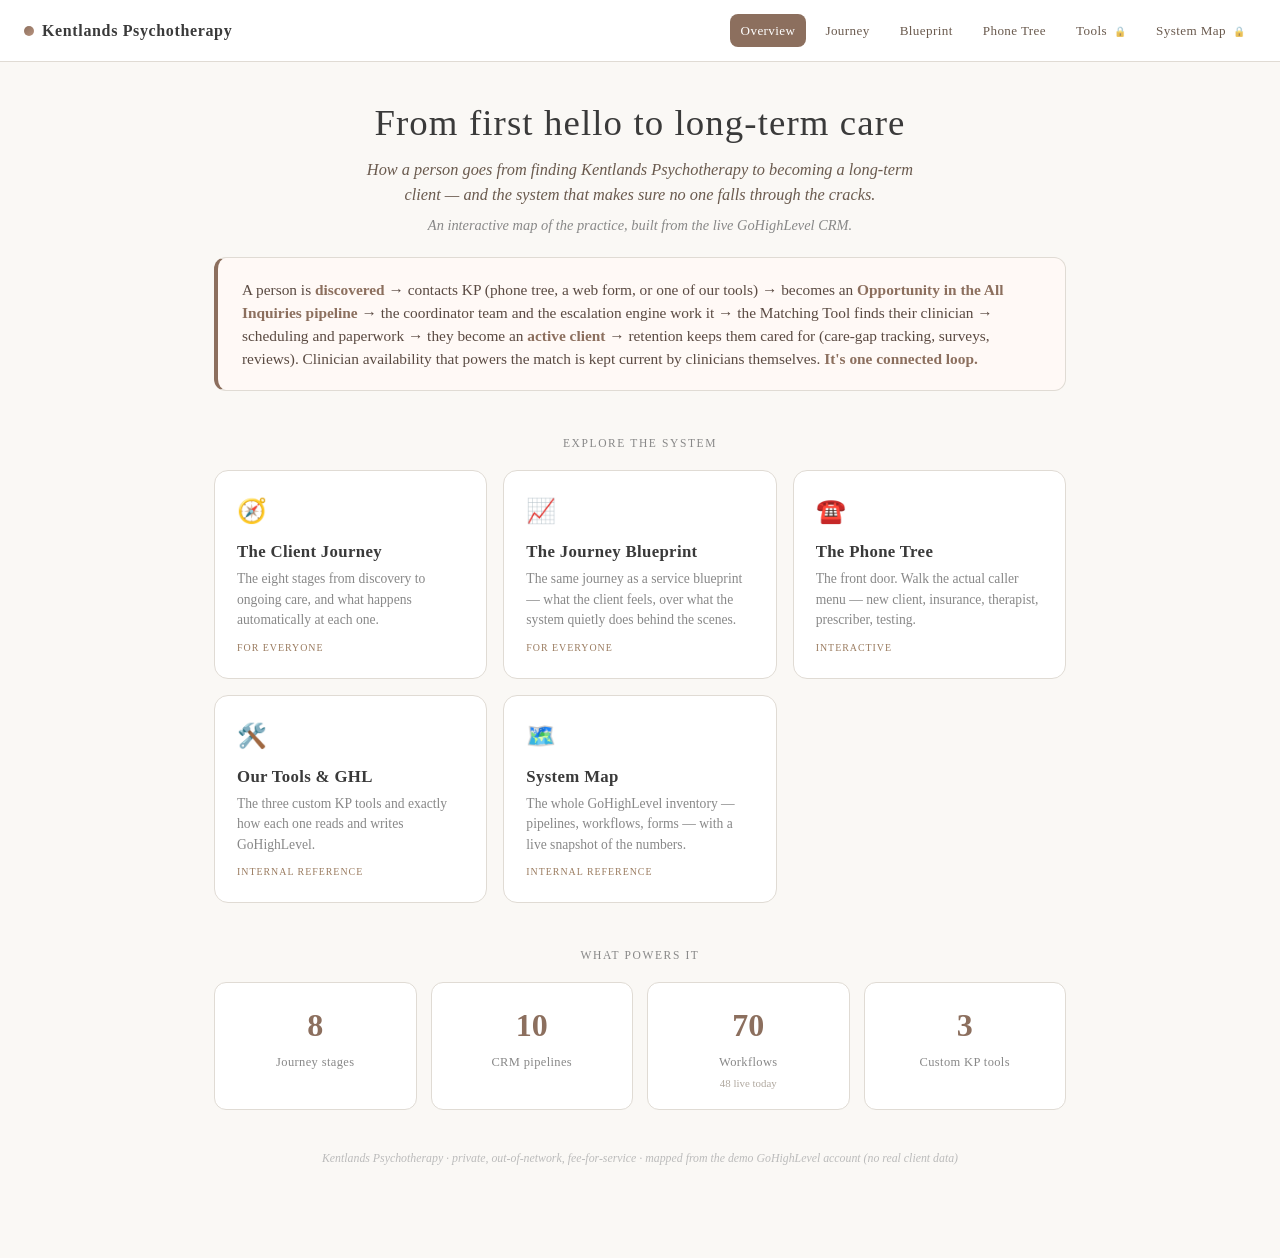
==== commit 51bbaef2: "Add Journey Blueprint — a service-blueprint visualization of the client journey A second way to see " ====
--- a/index.html
+++ b/index.html
@@ -12,6 +12,7 @@
   <a class="nav-brand" href="index.html"><span class="dot"></span> Kentlands Psychotherapy</a>
   <a class="nav-link active" href="index.html">Overview</a>
   <a class="nav-link" href="journey.html">Journey</a>
+  <a class="nav-link" href="blueprint.html">Blueprint</a>
   <a class="nav-link" href="phone-tree.html">Phone Tree</a>
   <a class="nav-link" href="tools.html">Tools <span class="lock">🔒</span></a>
   <a class="nav-link" href="system-map.html">System Map <span class="lock">🔒</span></a>
@@ -39,6 +40,12 @@
       <div class="ic">🧭</div>
       <h3>The Client Journey</h3>
       <p>The eight stages from discovery to ongoing care, and what happens automatically at each one.</p>
+      <span class="tag-mini">For everyone</span>
+    </a>
+    <a class="nav-card" href="blueprint.html">
+      <div class="ic">📈</div>
+      <h3>The Journey Blueprint</h3>
+      <p>The same journey as a service blueprint — what the client feels, over what the system quietly does behind the scenes.</p>
       <span class="tag-mini">For everyone</span>
     </a>
     <a class="nav-card" href="phone-tree.html">
--- a/styles.css
+++ b/styles.css
@@ -226,6 +226,135 @@
 table.data tr:last-child td { border-bottom: none; }
 .status-live { color: #2a6e3a; } .status-draft { color: #9a6a00; }
 
+/* ── Interactive flow chart (journey.html) ─────────────────
+   Left-to-right expandable tree. JS builds:
+     .tree-node > (.node-card [+ .node-toggle])  +  .tree-children (column of .tree-node)
+   and draws SVG bezier connectors parent-right → child-left over .flow-svg. */
+/* stage = the fullscreen-able container (toolbar + canvas) */
+.flow-stage { display: flex; flex-direction: column; }
+
+/* toolbar */
+.flow-toolbar { display: flex; align-items: center; gap: 8px; flex-wrap: wrap; margin: 4px 0 14px; }
+.tb-spacer { flex: 1 1 auto; }
+.flow-btn {
+  font-family: inherit; font-size: 0.8rem; letter-spacing: 0.02em;
+  color: #6a5a4e; background: #fff; border: 1.5px solid var(--border);
+  border-radius: 20px; padding: 7px 14px; cursor: pointer;
+  transition: border-color 0.2s, color 0.2s, background 0.2s;
+}
+.flow-btn:hover { border-color: var(--brown); color: var(--brown); background: var(--brown-bg); }
+.flow-btn.ic { width: 34px; padding: 7px 0; text-align: center; font-size: 1rem; line-height: 1; }
+.zoom-group { display: flex; align-items: center; gap: 4px; }
+.zoom-group .zlabel { min-width: 56px; text-align: center; font-variant-numeric: tabular-nums; }
+
+/* search box */
+.flow-search { display: flex; align-items: center; gap: 6px; background: #fff;
+  border: 1.5px solid var(--border); border-radius: 20px; padding: 4px 12px; }
+.flow-search:focus-within { border-color: var(--brown); }
+.flow-search .s-ic { color: var(--muted); font-size: 0.95rem; }
+.flow-search input { font-family: inherit; font-size: 0.85rem; border: none; outline: none;
+  background: transparent; color: var(--text); width: 170px; }
+.flow-search .s-count { font-size: 0.72rem; color: var(--muted); white-space: nowrap; }
+
+.flow-scroll {
+  position: relative; overflow: auto; -webkit-overflow-scrolling: touch;
+  background:
+    radial-gradient(circle at 1px 1px, #e7e0d8 1px, transparent 0) 0 0 / 22px 22px,
+    #fcfaf7;
+  border: 1.5px solid var(--border); border-radius: 16px;
+  padding: 28px 24px; max-height: 78vh; cursor: grab;
+}
+.flow-scroll.grabbing { cursor: grabbing; }
+.flow-sizer { position: relative; }
+.flow-inner { position: absolute; top: 0; left: 0; transform-origin: 0 0; display: inline-block; }
+
+/* fullscreen */
+.flow-stage:fullscreen { background: var(--bg); padding: 16px 22px; }
+.flow-stage:fullscreen .flow-scroll { max-height: none; flex: 1 1 auto; }
+.flow-stage:-webkit-full-screen { background: var(--bg); padding: 16px 22px; }
+.flow-stage:-webkit-full-screen .flow-scroll { max-height: none; flex: 1 1 auto; }
+.flow-svg { position: absolute; top: 0; left: 0; pointer-events: none; overflow: visible; }
+.flow-svg path { fill: none; stroke: #cbbcae; stroke-width: 2; }
+
+/* the tree: each node is [card | its children column], laid left → right.
+   top-aligned so the root stays pinned at top-left and node positions are
+   stable as branches expand (predictable scrolling, no empty canvas). */
+.tree-node { display: flex; flex-direction: row; align-items: flex-start; }
+.tree-children {
+  display: flex; flex-direction: column; justify-content: flex-start;
+  gap: 14px; margin-left: 46px;   /* horizontal gap = room for connectors */
+}
+
+.node-card {
+  position: relative; z-index: 1;
+  background: #fff; border: 1.5px solid var(--border);
+  border-left: 4px solid var(--brown);
+  border-radius: 12px; padding: 12px 40px 12px 16px;
+  min-width: 176px; max-width: 260px; margin: 5px 0;
+  box-shadow: 0 1px 3px rgba(0,0,0,0.05);
+  transition: box-shadow 0.2s, transform 0.15s, border-color 0.2s;
+}
+.node-card:hover { box-shadow: 0 6px 20px rgba(140,111,94,0.16); transform: translateY(-1px); }
+.node-card .n-label { font-size: 0.9rem; font-weight: 600; color: #3a3a3a; letter-spacing: 0.01em; }
+.node-card .n-sub { font-size: 0.74rem; color: var(--muted); font-style: italic; margin-top: 2px; }
+.node-card .n-detail {
+  margin-top: 9px; padding-top: 9px; border-top: 1px dashed var(--border);
+  font-size: 0.76rem; color: #5a4a42; line-height: 1.45;
+}
+.node-card .n-detail > div { margin: 2px 0; }
+
+/* expand / collapse pill */
+.node-toggle {
+  position: absolute; top: 50%; right: -13px; transform: translateY(-50%);
+  z-index: 2; min-width: 26px; height: 26px; padding: 0 6px;
+  border-radius: 14px; border: 1.5px solid var(--border); background: #fff;
+  color: var(--brown); font-family: inherit; font-size: 0.95rem; font-weight: 600;
+  cursor: pointer; display: flex; align-items: center; justify-content: center;
+  box-shadow: 0 1px 4px rgba(0,0,0,0.1); transition: background 0.2s, border-color 0.2s, transform 0.15s;
+}
+.node-toggle:hover { background: var(--brown); border-color: var(--brown); color: #fff; }
+.node-toggle .cnt { font-size: 0.66rem; margin-left: 2px; opacity: 0.85; }
+
+/* type colors — match the legend on journey.html */
+.node-card.type-root      { border-left-color: #3a3a3a; background: #fff; }
+.node-card.type-entry     { border-left-color: #3a7bc8; }
+.node-card.type-decision  { border-left-color: #7a4cc4; }
+.node-card.type-stage     { border-left-color: var(--brown); }
+.node-card.type-pipeline  { border-left-color: #b8863e; background: #fffdf7; }
+.node-card.type-milestone { border-left-color: #16a34a; background: #f6fcf7; }
+.node-card.type-urgent    { border-left-color: #dc2626; background: #fef8f8; }
+.node-card.type-ref {
+  border-style: dashed; border-left-style: solid; border-left-color: #b0a89f;
+  background: #faf8f5; cursor: pointer; color: #6a5a4e;
+}
+.node-card.type-ref:hover { border-color: var(--brown); border-left-color: var(--brown); background: var(--brown-bg); }
+.node-card.type-ref .n-label { font-weight: 600; color: var(--brown); font-size: 0.82rem; }
+
+.node-card.flash { animation: nodeFlash 1.2s ease; }
+@keyframes nodeFlash {
+  0%, 100% { box-shadow: 0 1px 3px rgba(0,0,0,0.05); }
+  20%, 60% { box-shadow: 0 0 0 3px rgba(140,111,94,0.5), 0 6px 22px rgba(140,111,94,0.3); }
+}
+
+/* path highlight — click a box to trace root → step */
+.flow-inner.has-selection .node-card { opacity: 0.32; transition: opacity 0.2s; }
+.flow-inner.has-selection .node-card.on-path {
+  opacity: 1; border-color: var(--brown);
+  box-shadow: 0 0 0 2px rgba(140,111,94,0.55), 0 6px 20px rgba(140,111,94,0.22);
+}
+.flow-svg path { transition: stroke 0.2s, stroke-width 0.2s; }
+.flow-inner.has-selection .flow-svg path { stroke: #e2d8cd; }
+.flow-svg path.hl { stroke: var(--brown); stroke-width: 3; }
+
+/* search matches */
+.node-card.match { box-shadow: 0 0 0 2px #b8863e, 0 4px 16px rgba(184,134,62,0.22); }
+.flow-inner.has-selection .node-card.match { opacity: 1; }
+
+@media (max-width: 560px) {
+  .tree-children { margin-left: 30px; gap: 10px; }
+  .node-card { min-width: 150px; padding-right: 34px; }
+}
+
 /* ── Snapshot stamp / footer ─────────────────────── */
 .snapshot { text-align: center; font-size: 0.74rem; color: var(--muted); font-style: italic; margin: 26px 0 0; }
 footer { text-align: center; margin-top: 40px; font-size: 0.74rem; color: #bbb; font-style: italic; }
@@ -233,6 +362,63 @@
 /* ── Animations ─────────────────────────────── */
 @keyframes fadeUp { to { opacity:1; transform:translateY(0); } }
 .stage:nth-child(1){animation-delay:.05s} .stage:nth-child(3){animation-delay:.12s} .stage:nth-child(5){animation-delay:.19s} .stage:nth-child(7){animation-delay:.26s} .stage:nth-child(9){animation-delay:.33s} .stage:nth-child(11){animation-delay:.40s} .stage:nth-child(13){animation-delay:.47s} .stage:nth-child(15){animation-delay:.54s}
+
+/* ── Journey Blueprint (blueprint.html) ─────────────── */
+.bp-legend { display: flex; gap: 22px; justify-content: center; flex-wrap: wrap; margin: 6px 0 18px; font-size: 0.8rem; color: #6a5a4e; }
+.bp-legend .bp-key { display: inline-block; width: 26px; height: 12px; border-radius: 3px; vertical-align: middle; margin-right: 6px; border: 1px solid var(--border); }
+.bp-legend .bp-key.front { background: var(--brown-bg); }
+.bp-legend .bp-key.back { background: #eef4fb; }
+
+.bp-scroll {
+  overflow-x: auto; -webkit-overflow-scrolling: touch;
+  border: 1.5px solid var(--border); border-radius: 16px; background: #fff;
+}
+.bp-grid { --lane-w: 152px; display: grid; min-width: 900px; }
+
+/* sticky lane labels (left column) */
+.bp-lane-label, .bp-corner {
+  position: sticky; left: 0; z-index: 3; background: #f6f1ea;
+  border-right: 1.5px solid var(--border); border-bottom: 1px solid var(--border);
+  padding: 14px 14px; display: flex; flex-direction: column; justify-content: center;
+}
+.bp-lane-label .ll-title { font-size: 0.8rem; font-weight: 600; color: #3a3a3a; letter-spacing: 0.02em; }
+.bp-lane-label .ll-sub { font-size: 0.66rem; color: var(--muted); text-transform: uppercase; letter-spacing: 0.08em; margin-top: 3px; }
+.bp-corner { background: #efe7dd; }
+
+.bp-cell { padding: 13px 15px; border-right: 1px solid #efe9e2; border-bottom: 1px solid var(--border); font-size: 0.83rem; color: #4a4038; transition: background 0.15s; }
+.bp-cell.front { background: var(--brown-bg); }
+.bp-cell.back  { background: #f5f9fd; }
+
+/* stage header row */
+.bp-head { display: flex; flex-direction: column; align-items: center; gap: 4px; text-align: center;
+  background: #fff; padding: 16px 12px; }
+.bp-head .bp-ic { font-size: 1.4rem; }
+.bp-head .bp-stage-name { font-size: 0.86rem; font-weight: 600; color: #3a3a3a; }
+
+.bp-list { list-style: none; display: flex; flex-direction: column; gap: 5px; }
+.bp-list li { position: relative; padding-left: 13px; line-height: 1.4; }
+.bp-list li::before { content: "·"; position: absolute; left: 2px; color: var(--brown); font-weight: 700; }
+.bp-tags { display: flex; flex-wrap: wrap; gap: 5px; }
+.bp-tag { background: #fff; border: 1px solid #dcd2c8; border-radius: 20px; padding: 3px 9px; font-size: 0.74rem; color: #5a4a42; }
+.bp-tool { display: inline-block; background: #e7f0fa; border: 1px solid #c3daf5; border-radius: 8px; padding: 5px 10px; font-size: 0.78rem; color: #2a5a8c; font-weight: 600; }
+.bp-none { color: #c3bab0; }
+
+/* emotion curve row */
+.bp-emotion { position: relative; height: 128px; background: linear-gradient(180deg,#fffdfb,var(--brown-bg)); border-bottom: 1px solid var(--border); }
+#bp-emo-svg { display: block; width: 100%; height: 100%; }
+.emo-line { fill: none; stroke: var(--brown); stroke-width: 2.5; }
+.emo-dot { fill: #fff; stroke: var(--brown); stroke-width: 2.5; }
+.emo-label { font-family: 'Georgia', serif; font-style: italic; font-size: 11px; fill: #6a5a4e; text-anchor: middle; }
+
+/* line of visibility */
+.bp-visibility { text-align: center; padding: 7px; background: #fbf9f6;
+  border-bottom: 1px dashed #c9bcae; border-top: 1px dashed #c9bcae; }
+.bp-visibility span { font-size: 0.66rem; letter-spacing: 0.14em; text-transform: uppercase; color: #b0a294; }
+
+/* column focus on hover */
+.bp-cell.col-focus { background: #fff6ee; }
+.bp-cell.back.col-focus { background: #eaf3fc; }
+.bp-head.col-focus { box-shadow: inset 0 -3px 0 var(--brown); }
 
 /* ── Responsive ─────────────────────────────── */
 @media (max-width: 560px) {
